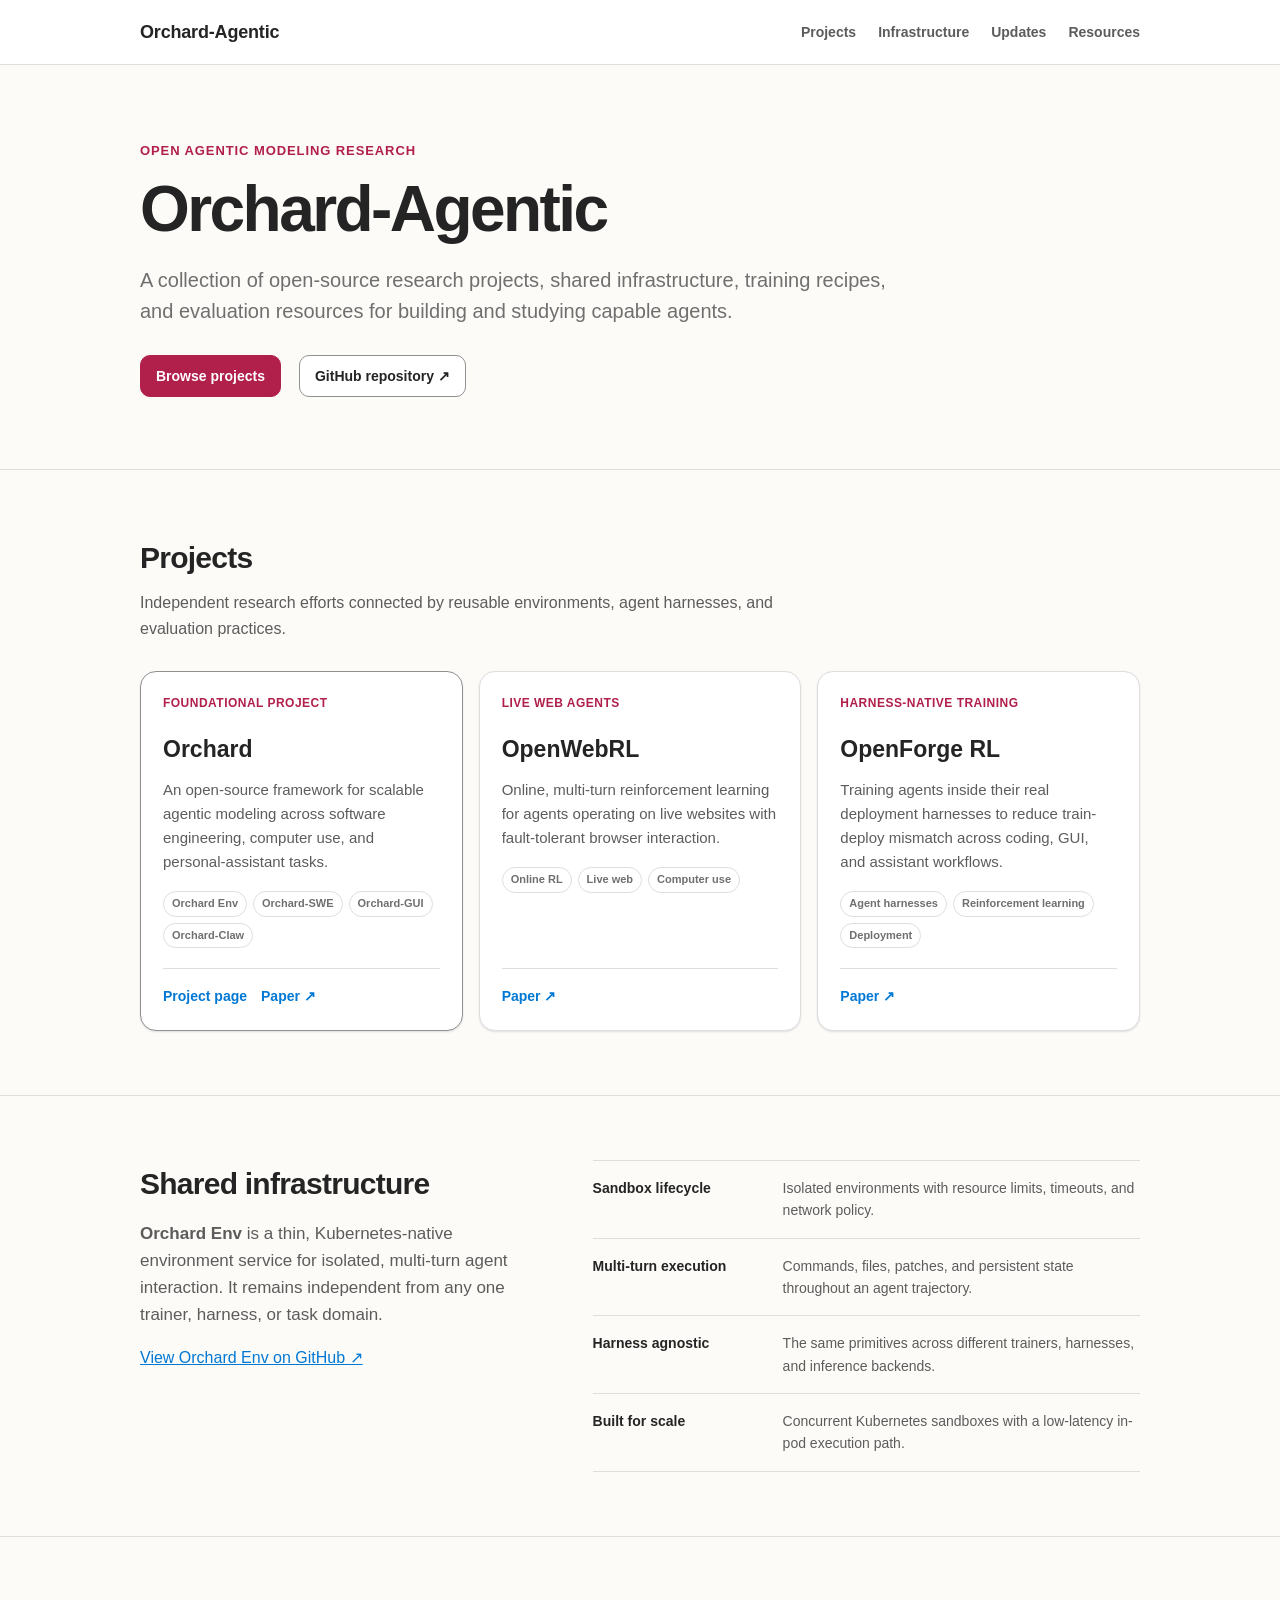
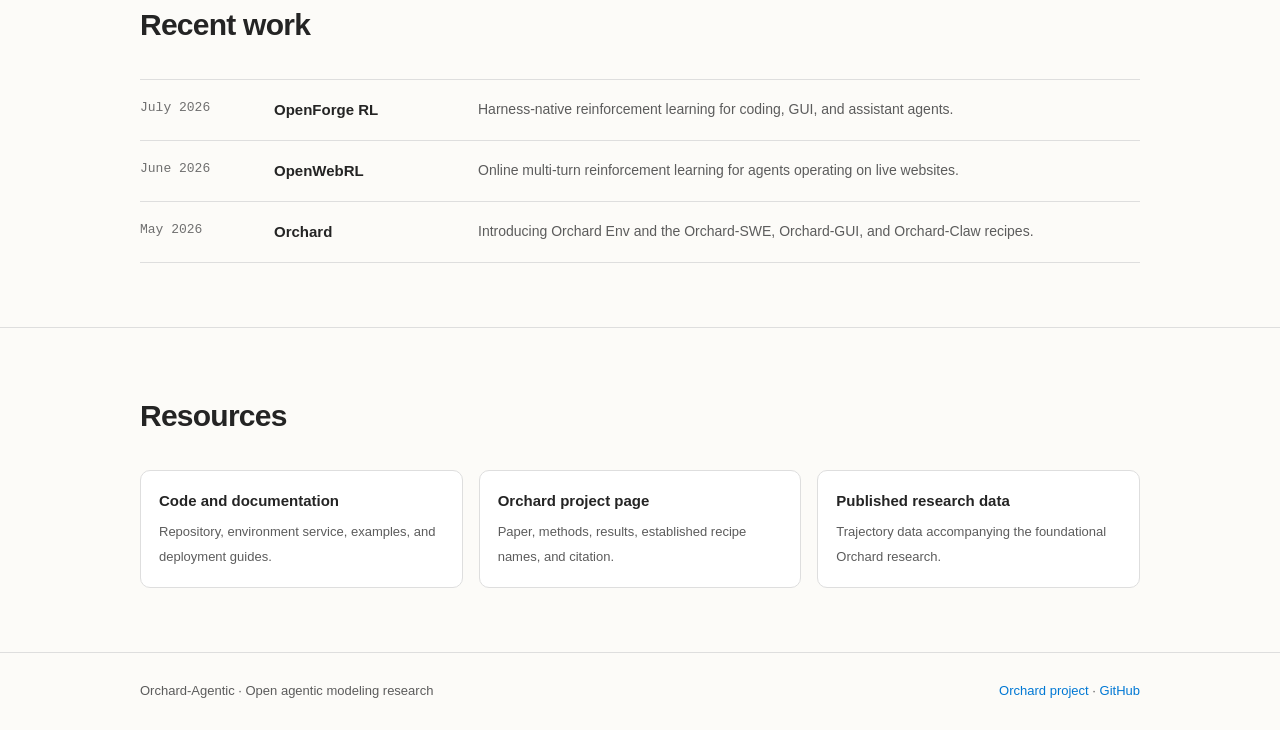
==== index.html @ f38bf4fa "Create Orchard-Agentic project hub Turn the GitHub Pages root into a minimal research hub and preser" ====
<!DOCTYPE html>
<html lang="en">
<head>
  <meta charset="UTF-8" />
  <meta name="viewport" content="width=device-width, initial-scale=1.0" />
  <script>
    (() => {
      const param = new URLSearchParams(window.location.search).get("clawpilotTheme");
      const theme =
        param || (window.matchMedia("(prefers-color-scheme: dark)").matches ? "dark" : "light");
      document.documentElement.setAttribute("data-theme", theme);
    })();
  </script>
  <title>Orchard-Agentic — Open Agentic Modeling Research</title>
  <meta
    name="description"
    content="Orchard-Agentic is a collection of open-source research, infrastructure, training recipes, and evaluation resources for agentic modeling."
  />
  <meta property="og:title" content="Orchard-Agentic — Open Agentic Modeling Research" />
  <meta
    property="og:description"
    content="Explore Orchard, OpenWebRL, OpenForge RL, Orchard Env, and related open-source agentic modeling projects."
  />
  <meta property="og:type" content="website" />
  <meta property="og:image" content="assets/img/orchard-overview.png" />
  <meta name="twitter:card" content="summary_large_image" />
  <link rel="icon" href="assets/img/favicon.svg" type="image/svg+xml" />
  <style>
    :root {
      color-scheme: light;
      --cp-bg: #f7f4ef;
      --cp-bg-elevated: #fcfbf8;
      --cp-surface: #ffffff;
      --cp-surface-soft: #f5f5f5;
      --cp-border: #dedede;
      --cp-border-strong: #919191;
      --cp-text: #242424;
      --cp-text-muted: #5c5c5c;
      --cp-text-soft: #6f6f6f;
      --cp-accent: #b11f4b;
      --cp-accent-hover: #9a1a41;
      --cp-accent-soft: rgba(177, 31, 75, 0.08);
      --cp-accent-fg: #ffffff;
      --cp-success: #16a34a;
      --cp-danger: #dc2626;
      --cp-warning: #f59e0b;
      --cp-link: #0078d4;
      --cp-shadow: 0 18px 48px rgba(0, 0, 0, 0.12);
      --cp-overlay: rgba(255, 255, 255, 0.8);
      --cp-panel: rgba(255, 255, 255, 0.86);
      --cp-panel-strong: rgba(255, 255, 255, 0.96);
      --cp-sheen: rgba(255, 255, 255, 0.55);
      --cp-highlight: rgba(177, 31, 75, 0.12);
    }
    html[data-theme="dark"] {
      color-scheme: dark;
      --cp-bg: #3d3b3a;
      --cp-bg-elevated: #343231;
      --cp-surface: #292929;
      --cp-surface-soft: #2e2e2e;
      --cp-border: #474747;
      --cp-border-strong: #5f5f5f;
      --cp-text: #dedede;
      --cp-text-muted: #919191;
      --cp-text-soft: #b0b0b0;
      --cp-accent: #fd8ea1;
      --cp-accent-hover: #fb7b91;
      --cp-accent-soft: rgba(253, 142, 161, 0.14);
      --cp-accent-fg: #1a1a1a;
      --cp-success: #4ade80;
      --cp-danger: #f87171;
      --cp-warning: #fbbf24;
      --cp-link: #4da6ff;
      --cp-shadow: 0 18px 48px rgba(0, 0, 0, 0.32);
      --cp-overlay: rgba(41, 41, 41, 0.88);
      --cp-panel: rgba(41, 41, 41, 0.72);
      --cp-panel-strong: rgba(41, 41, 41, 0.96);
      --cp-sheen: rgba(255, 255, 255, 0.04);
      --cp-highlight: rgba(253, 142, 161, 0.12);
    }

    * {
      box-sizing: border-box;
    }

    html {
      scroll-behavior: smooth;
    }

    body {
      margin: 0;
      background: var(--cp-bg-elevated);
      color: var(--cp-text);
      font-family: "Segoe UI", Aptos, Calibri, -apple-system, BlinkMacSystemFont, sans-serif;
      line-height: 1.6;
      -webkit-font-smoothing: antialiased;
    }

    a {
      color: var(--cp-link);
    }

    a:focus-visible {
      outline: 3px solid var(--cp-link);
      outline-offset: 3px;
    }

    .container {
      width: min(1000px, calc(100% - 40px));
      margin: 0 auto;
    }

    .site-header {
      border-bottom: 1px solid var(--cp-border);
      background: var(--cp-surface);
    }

    .nav {
      min-height: 64px;
      display: flex;
      align-items: center;
      justify-content: space-between;
      gap: 24px;
    }

    .brand {
      color: var(--cp-text);
      font-size: 18px;
      font-weight: 700;
      letter-spacing: -0.01em;
      text-decoration: none;
    }

    .nav-links {
      display: flex;
      flex-wrap: wrap;
      gap: 22px;
    }

    .nav-links a {
      color: var(--cp-text-muted);
      font-size: 14px;
      font-weight: 600;
      text-decoration: none;
    }

    .nav-links a:hover {
      color: var(--cp-text);
      text-decoration: underline;
    }

    .intro {
      padding: 76px 0 72px;
    }

    .intro-label {
      margin: 0 0 14px;
      color: var(--cp-accent);
      font-size: 13px;
      font-weight: 700;
      letter-spacing: 0.07em;
      text-transform: uppercase;
    }

    h1,
    h2,
    h3,
    p {
      margin-top: 0;
    }

    h1 {
      max-width: 760px;
      margin-bottom: 22px;
      font-size: clamp(42px, 7vw, 64px);
      line-height: 1.05;
      letter-spacing: -0.04em;
    }

    .intro-copy {
      max-width: 760px;
      margin-bottom: 28px;
      color: var(--cp-text-soft);
      font-size: 20px;
      line-height: 1.55;
    }

    .intro-links {
      display: flex;
      flex-wrap: wrap;
      gap: 18px;
    }

    .primary-link,
    .secondary-link {
      display: inline-flex;
      min-height: 42px;
      align-items: center;
      border-radius: 10px;
      padding: 8px 15px;
      font-size: 14px;
      font-weight: 700;
      text-decoration: none;
    }

    .primary-link {
      border: 1px solid var(--cp-accent);
      background: var(--cp-accent);
      color: var(--cp-accent-fg);
    }

    .primary-link:hover {
      border-color: var(--cp-accent-hover);
      background: var(--cp-accent-hover);
    }

    .secondary-link {
      border: 1px solid var(--cp-border-strong);
      background: var(--cp-surface);
      color: var(--cp-text);
    }

    .secondary-link:hover {
      border-color: var(--cp-text);
    }

    .section {
      padding: 64px 0;
      border-top: 1px solid var(--cp-border);
    }

    .section-heading {
      margin-bottom: 30px;
    }

    .section-heading h2 {
      margin-bottom: 8px;
      font-size: 30px;
      letter-spacing: -0.025em;
    }

    .section-heading p {
      max-width: 700px;
      margin-bottom: 0;
      color: var(--cp-text-muted);
      font-size: 16px;
    }

    .project-grid {
      display: grid;
      grid-template-columns: repeat(3, minmax(0, 1fr));
      gap: 16px;
    }

    .project-card {
      display: flex;
      min-height: 330px;
      flex-direction: column;
      border: 1px solid var(--cp-border);
      border-radius: 16px;
      padding: 22px;
      background: var(--cp-surface);
      box-shadow: 0 1px 2px var(--cp-border);
    }

    .project-card.featured {
      border-color: var(--cp-border-strong);
    }

    .project-kind {
      margin-bottom: 18px;
      color: var(--cp-accent);
      font-size: 12px;
      font-weight: 700;
      letter-spacing: 0.04em;
      text-transform: uppercase;
    }

    .project-card h3 {
      margin-bottom: 10px;
      font-size: 23px;
    }

    .project-card p {
      color: var(--cp-text-muted);
      font-size: 15px;
    }

    .tags {
      display: flex;
      flex-wrap: wrap;
      gap: 6px;
      margin: 2px 0 20px;
    }

    .tag {
      border: 1px solid var(--cp-border);
      border-radius: 999px;
      padding: 3px 8px;
      color: var(--cp-text-soft);
      font-size: 11px;
      font-weight: 600;
    }

    .card-links {
      display: flex;
      flex-wrap: wrap;
      gap: 14px;
      margin-top: auto;
      padding-top: 16px;
      border-top: 1px solid var(--cp-border);
    }

    .card-links a {
      font-size: 14px;
      font-weight: 700;
      text-decoration: none;
    }

    .card-links a:hover {
      text-decoration: underline;
    }

    .infrastructure {
      display: grid;
      grid-template-columns: minmax(0, 0.85fr) minmax(0, 1.15fr);
      gap: 48px;
      align-items: start;
    }

    .infrastructure h2 {
      margin-bottom: 12px;
      font-size: 30px;
      letter-spacing: -0.025em;
    }

    .infrastructure-copy p {
      color: var(--cp-text-muted);
      font-size: 17px;
    }

    .feature-list {
      margin: 0;
      border-top: 1px solid var(--cp-border);
      padding: 0;
      list-style: none;
    }

    .feature-list li {
      display: grid;
      grid-template-columns: 170px 1fr;
      gap: 20px;
      padding: 16px 0;
      border-bottom: 1px solid var(--cp-border);
    }

    .feature-list strong {
      font-size: 14px;
    }

    .feature-list span {
      color: var(--cp-text-muted);
      font-size: 14px;
    }

    .updates {
      margin: 0;
      border-top: 1px solid var(--cp-border);
      padding: 0;
      list-style: none;
    }

    .update {
      display: grid;
      grid-template-columns: 110px 180px 1fr;
      gap: 24px;
      padding: 18px 0;
      border-bottom: 1px solid var(--cp-border);
    }

    .update time {
      color: var(--cp-text-soft);
      font-family: Consolas, "Courier New", Courier, monospace;
      font-size: 13px;
    }

    .update strong {
      font-size: 15px;
    }

    .update span {
      color: var(--cp-text-muted);
      font-size: 14px;
    }

    .resource-list {
      display: grid;
      grid-template-columns: repeat(3, minmax(0, 1fr));
      gap: 16px;
    }

    .resource {
      border: 1px solid var(--cp-border);
      border-radius: 10px;
      padding: 18px;
      background: var(--cp-surface);
      text-decoration: none;
    }

    .resource:hover {
      border-color: var(--cp-border-strong);
    }

    .resource strong {
      display: block;
      margin-bottom: 5px;
      color: var(--cp-text);
      font-size: 15px;
    }

    .resource span {
      color: var(--cp-text-muted);
      font-size: 13px;
    }

    .footer {
      padding: 28px 0;
      border-top: 1px solid var(--cp-border);
      color: var(--cp-text-muted);
      font-size: 13px;
    }

    .footer-row {
      display: flex;
      justify-content: space-between;
      gap: 20px;
    }

    .footer a {
      text-decoration: none;
    }

    .footer a:hover {
      text-decoration: underline;
    }

    @media (max-width: 820px) {
      .project-grid,
      .resource-list {
        grid-template-columns: 1fr;
      }

      .project-card {
        min-height: auto;
      }

      .infrastructure {
        grid-template-columns: 1fr;
      }
    }

    @media (max-width: 620px) {
      .container {
        width: min(100% - 28px, 1000px);
      }

      .nav {
        align-items: flex-start;
        flex-direction: column;
        gap: 8px;
        padding: 14px 0;
      }

      .nav-links {
        gap: 14px;
      }

      .intro {
        padding: 56px 0;
      }

      .section {
        padding: 48px 0;
      }

      .feature-list li,
      .update {
        grid-template-columns: 1fr;
        gap: 5px;
      }

      .footer-row {
        flex-direction: column;
      }
    }
  </style>
</head>
<body>
  <header class="site-header">
    <div class="container nav">
      <a class="brand" href="#top">Orchard-Agentic</a>
      <nav class="nav-links" aria-label="Primary navigation">
        <a href="#projects">Projects</a>
        <a href="#infrastructure">Infrastructure</a>
        <a href="#updates">Updates</a>
        <a href="#resources">Resources</a>
      </nav>
    </div>
  </header>

  <main id="top">
    <section class="intro">
      <div class="container">
        <p class="intro-label">Open agentic modeling research</p>
        <h1>Orchard-Agentic</h1>
        <p class="intro-copy">
          A collection of open-source research projects, shared infrastructure,
          training recipes, and evaluation resources for building and studying
          capable agents.
        </p>
        <div class="intro-links">
          <a class="primary-link" href="#projects">Browse projects</a>
          <a
            class="secondary-link"
            href="https://github.com/microsoft/Orchard-Agentic"
            target="_blank"
            rel="noopener"
          >GitHub repository ↗</a>
        </div>
      </div>
    </section>

    <section class="section" id="projects">
      <div class="container">
        <div class="section-heading">
          <h2>Projects</h2>
          <p>
            Independent research efforts connected by reusable environments,
            agent harnesses, and evaluation practices.
          </p>
        </div>

        <div class="project-grid">
          <article class="project-card featured">
            <span class="project-kind">Foundational project</span>
            <h3>Orchard</h3>
            <p>
              An open-source framework for scalable agentic modeling across
              software engineering, computer use, and personal-assistant tasks.
            </p>
            <div class="tags" aria-label="Orchard artifacts">
              <span class="tag">Orchard Env</span>
              <span class="tag">Orchard-SWE</span>
              <span class="tag">Orchard-GUI</span>
              <span class="tag">Orchard-Claw</span>
            </div>
            <div class="card-links">
              <a href="orchard.html">Project page</a>
              <a href="https://arxiv.org/abs/2605.15040" target="_blank" rel="noopener">Paper ↗</a>
            </div>
          </article>

          <article class="project-card">
            <span class="project-kind">Live web agents</span>
            <h3>OpenWebRL</h3>
            <p>
              Online, multi-turn reinforcement learning for agents operating on
              live websites with fault-tolerant browser interaction.
            </p>
            <div class="tags" aria-label="OpenWebRL topics">
              <span class="tag">Online RL</span>
              <span class="tag">Live web</span>
              <span class="tag">Computer use</span>
            </div>
            <div class="card-links">
              <a href="https://arxiv.org/abs/2606.02031" target="_blank" rel="noopener">Paper ↗</a>
            </div>
          </article>

          <article class="project-card">
            <span class="project-kind">Harness-native training</span>
            <h3>OpenForge RL</h3>
            <p>
              Training agents inside their real deployment harnesses to reduce
              train-deploy mismatch across coding, GUI, and assistant workflows.
            </p>
            <div class="tags" aria-label="OpenForge RL topics">
              <span class="tag">Agent harnesses</span>
              <span class="tag">Reinforcement learning</span>
              <span class="tag">Deployment</span>
            </div>
            <div class="card-links">
              <a href="https://arxiv.org/abs/2607.21557" target="_blank" rel="noopener">Paper ↗</a>
            </div>
          </article>
        </div>
      </div>
    </section>

    <section class="section" id="infrastructure">
      <div class="container infrastructure">
        <div class="infrastructure-copy">
          <h2>Shared infrastructure</h2>
          <p>
            <strong>Orchard Env</strong> is a thin, Kubernetes-native environment
            service for isolated, multi-turn agent interaction. It remains
            independent from any one trainer, harness, or task domain.
          </p>
          <a
            href="https://github.com/microsoft/Orchard-Agentic/tree/main/orchard_env"
            target="_blank"
            rel="noopener"
          >View Orchard Env on GitHub ↗</a>
        </div>

        <ul class="feature-list">
          <li>
            <strong>Sandbox lifecycle</strong>
            <span>Isolated environments with resource limits, timeouts, and network policy.</span>
          </li>
          <li>
            <strong>Multi-turn execution</strong>
            <span>Commands, files, patches, and persistent state throughout an agent trajectory.</span>
          </li>
          <li>
            <strong>Harness agnostic</strong>
            <span>The same primitives across different trainers, harnesses, and inference backends.</span>
          </li>
          <li>
            <strong>Built for scale</strong>
            <span>Concurrent Kubernetes sandboxes with a low-latency in-pod execution path.</span>
          </li>
        </ul>
      </div>
    </section>

    <section class="section" id="updates">
      <div class="container">
        <div class="section-heading">
          <h2>Recent work</h2>
        </div>
        <ol class="updates">
          <li class="update">
            <time datetime="2026-07">July 2026</time>
            <strong>OpenForge RL</strong>
            <span>Harness-native reinforcement learning for coding, GUI, and assistant agents.</span>
          </li>
          <li class="update">
            <time datetime="2026-06">June 2026</time>
            <strong>OpenWebRL</strong>
            <span>Online multi-turn reinforcement learning for agents operating on live websites.</span>
          </li>
          <li class="update">
            <time datetime="2026-05">May 2026</time>
            <strong>Orchard</strong>
            <span>Introducing Orchard Env and the Orchard-SWE, Orchard-GUI, and Orchard-Claw recipes.</span>
          </li>
        </ol>
      </div>
    </section>

    <section class="section" id="resources">
      <div class="container">
        <div class="section-heading">
          <h2>Resources</h2>
        </div>
        <div class="resource-list">
          <a
            class="resource"
            href="https://github.com/microsoft/Orchard-Agentic"
            target="_blank"
            rel="noopener"
          >
            <strong>Code and documentation</strong>
            <span>Repository, environment service, examples, and deployment guides.</span>
          </a>
          <a class="resource" href="orchard.html">
            <strong>Orchard project page</strong>
            <span>Paper, methods, results, established recipe names, and citation.</span>
          </a>
          <a
            class="resource"
            href="https://huggingface.co/datasets/microsoft/Orchard"
            target="_blank"
            rel="noopener"
          >
            <strong>Published research data</strong>
            <span>Trajectory data accompanying the foundational Orchard research.</span>
          </a>
        </div>
      </div>
    </section>
  </main>

  <footer class="footer">
    <div class="container footer-row">
      <span>Orchard-Agentic · Open agentic modeling research</span>
      <span><a href="orchard.html">Orchard project</a> · <a href="https://github.com/microsoft/Orchard-Agentic">GitHub</a></span>
    </div>
  </footer>
</body>
</html>
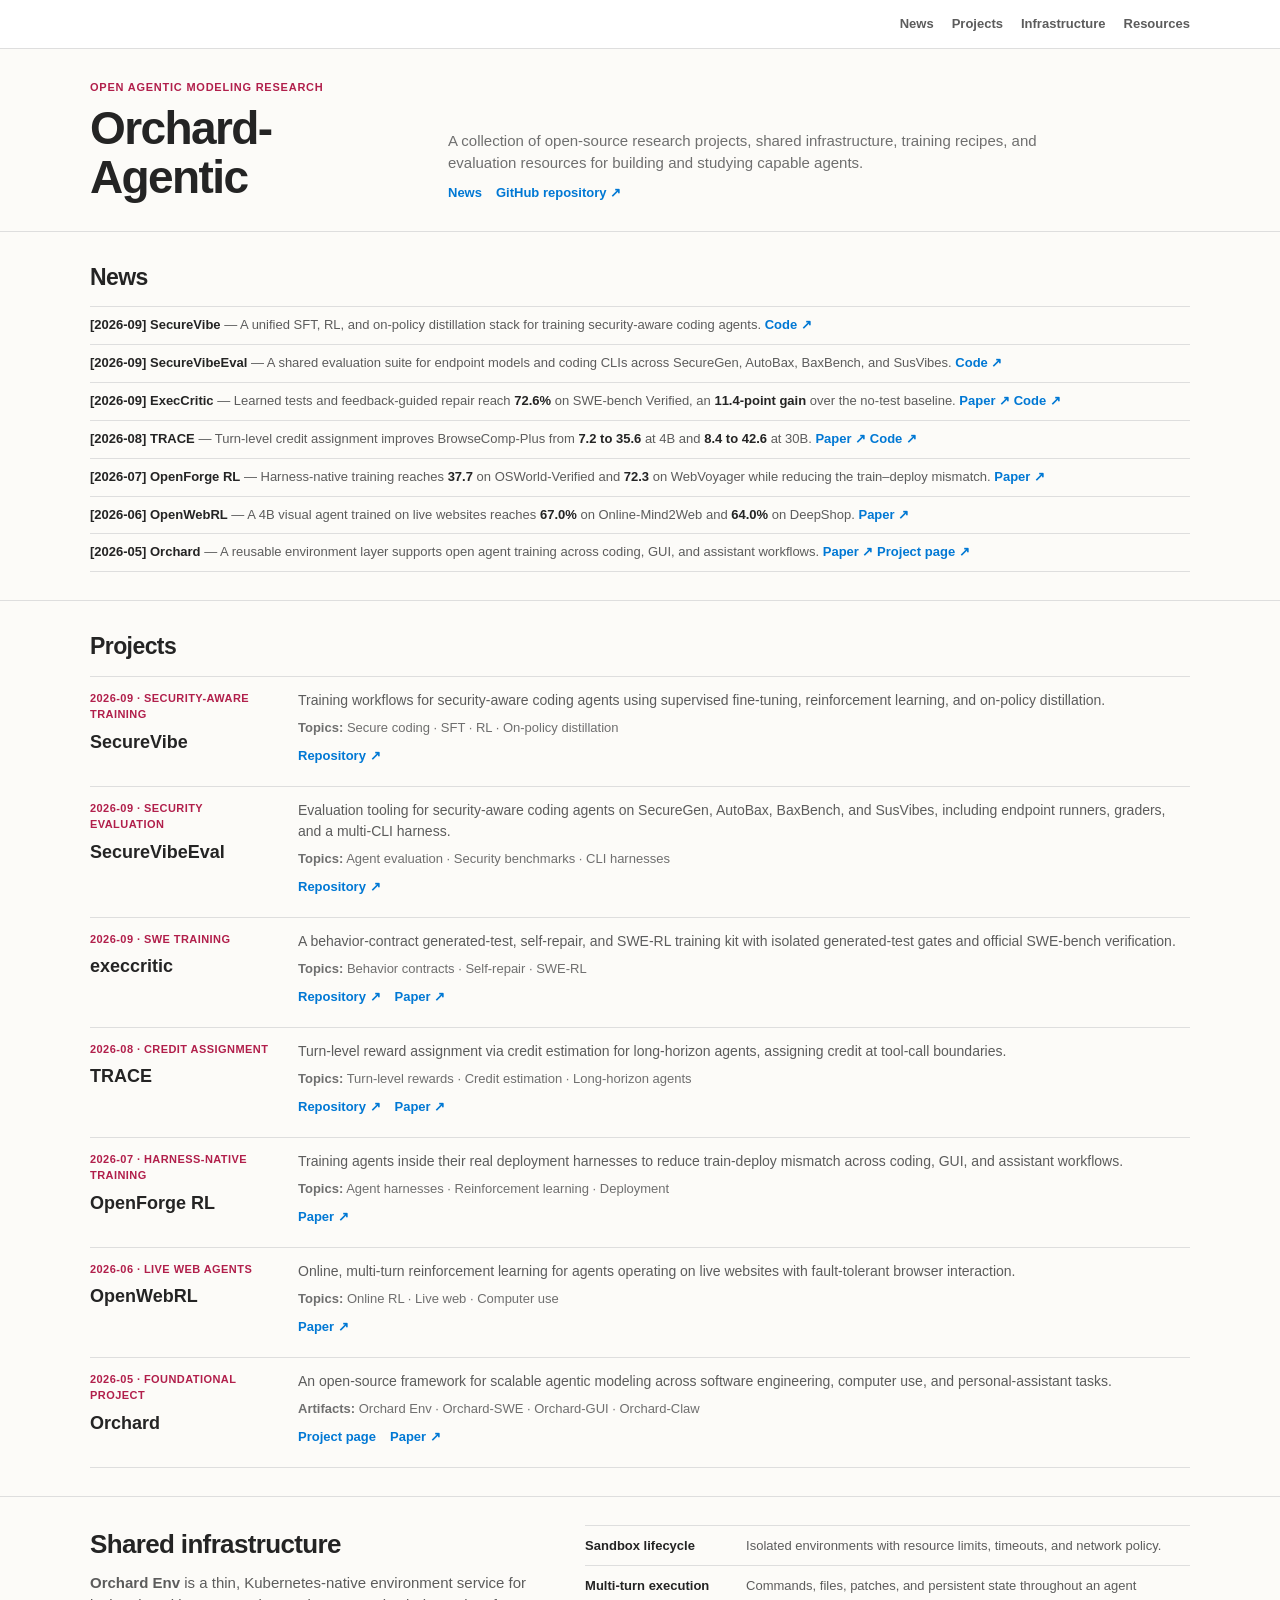
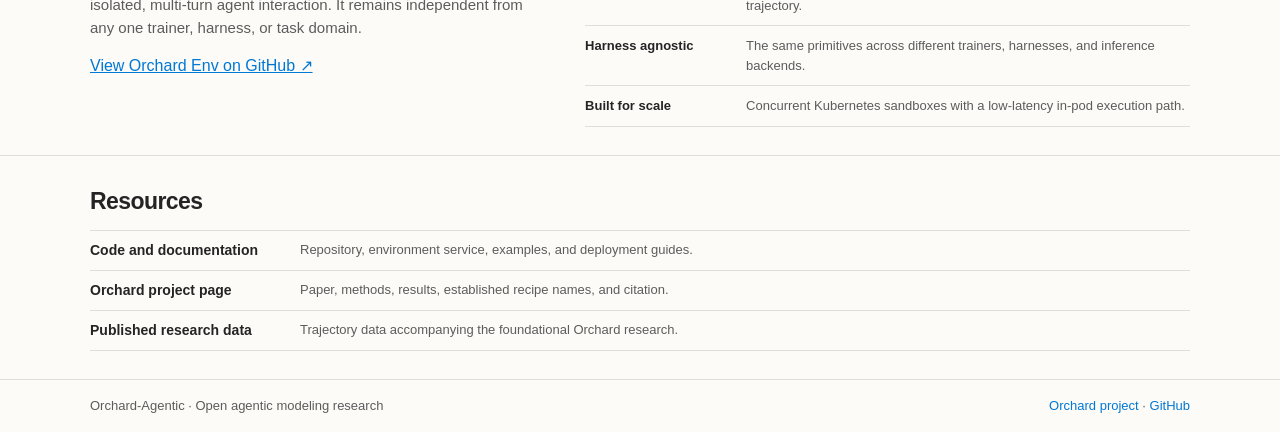
==== commit 3bd3007e: "Refine Orchard-Agentic research hub Present compact result-led news, expand the dated project direct" ====
--- a/index.html
+++ b/index.html
@@ -10,6 +10,11 @@
         param || (window.matchMedia("(prefers-color-scheme: dark)").matches ? "dark" : "light");
       document.documentElement.setAttribute("data-theme", theme);
     })();
+  </script>
+  <script>
+    if (!new URLSearchParams(window.location.search).has("clawpilotTheme")) {
+      document.documentElement.setAttribute("data-theme", "light");
+    }
   </script>
   <title>Orchard-Agentic — Open Agentic Modeling Research</title>
   <meta
@@ -92,7 +97,7 @@
       background: var(--cp-bg-elevated);
       color: var(--cp-text);
       font-family: "Segoe UI", Aptos, Calibri, -apple-system, BlinkMacSystemFont, sans-serif;
-      line-height: 1.6;
+      line-height: 1.5;
       -webkit-font-smoothing: antialiased;
     }
 
@@ -106,7 +111,7 @@
     }
 
     .container {
-      width: min(1000px, calc(100% - 40px));
+      width: min(1100px, calc(100% - 40px));
       margin: 0 auto;
     }
 
@@ -116,30 +121,22 @@
     }
 
     .nav {
-      min-height: 64px;
+      min-height: 48px;
       display: flex;
       align-items: center;
-      justify-content: space-between;
+      justify-content: flex-end;
       gap: 24px;
-    }
-
-    .brand {
-      color: var(--cp-text);
-      font-size: 18px;
-      font-weight: 700;
-      letter-spacing: -0.01em;
-      text-decoration: none;
     }
 
     .nav-links {
       display: flex;
       flex-wrap: wrap;
-      gap: 22px;
+      gap: 18px;
     }
 
     .nav-links a {
       color: var(--cp-text-muted);
-      font-size: 14px;
+      font-size: 13px;
       font-weight: 600;
       text-decoration: none;
     }
@@ -150,13 +147,20 @@
     }
 
     .intro {
-      padding: 76px 0 72px;
+      padding: 30px 0 28px;
+    }
+
+    .intro-grid {
+      display: grid;
+      grid-template-columns: 310px 1fr;
+      gap: 48px;
+      align-items: end;
     }
 
     .intro-label {
-      margin: 0 0 14px;
+      margin: 0 0 8px;
       color: var(--cp-accent);
-      font-size: 13px;
+      font-size: 11px;
       font-weight: 700;
       letter-spacing: 0.07em;
       text-transform: uppercase;
@@ -170,72 +174,59 @@
     }
 
     h1 {
-      max-width: 760px;
-      margin-bottom: 22px;
-      font-size: clamp(42px, 7vw, 64px);
-      line-height: 1.05;
-      letter-spacing: -0.04em;
+      margin-bottom: 0;
+      font-size: clamp(36px, 5vw, 46px);
+      line-height: 1.08;
+      letter-spacing: -0.035em;
     }
 
     .intro-copy {
-      max-width: 760px;
-      margin-bottom: 28px;
+      max-width: 660px;
+      margin-bottom: 10px;
       color: var(--cp-text-soft);
-      font-size: 20px;
-      line-height: 1.55;
+      font-size: 15px;
+      line-height: 1.45;
     }
 
     .intro-links {
       display: flex;
       flex-wrap: wrap;
-      gap: 18px;
+      gap: 14px;
     }
 
     .primary-link,
     .secondary-link {
-      display: inline-flex;
-      min-height: 42px;
-      align-items: center;
-      border-radius: 10px;
-      padding: 8px 15px;
-      font-size: 14px;
+      color: var(--cp-link);
+      font-size: 13px;
       font-weight: 700;
       text-decoration: none;
     }
 
-    .primary-link {
-      border: 1px solid var(--cp-accent);
-      background: var(--cp-accent);
-      color: var(--cp-accent-fg);
-    }
-
-    .primary-link:hover {
-      border-color: var(--cp-accent-hover);
-      background: var(--cp-accent-hover);
-    }
-
-    .secondary-link {
-      border: 1px solid var(--cp-border-strong);
-      background: var(--cp-surface);
-      color: var(--cp-text);
-    }
-
+    .primary-link:hover,
     .secondary-link:hover {
-      border-color: var(--cp-text);
+      text-decoration: underline;
     }
 
     .section {
-      padding: 64px 0;
+      padding: 28px 0;
       border-top: 1px solid var(--cp-border);
     }
 
     .section-heading {
-      margin-bottom: 30px;
+      display: grid;
+      grid-template-columns: 180px 1fr;
+      gap: 28px;
+      align-items: baseline;
+      margin-bottom: 12px;
+    }
+
+    .section-heading.compact {
+      display: block;
     }
 
     .section-heading h2 {
-      margin-bottom: 8px;
-      font-size: 30px;
+      margin-bottom: 0;
+      font-size: 23px;
       letter-spacing: -0.025em;
     }
 
@@ -243,81 +234,61 @@
       max-width: 700px;
       margin-bottom: 0;
       color: var(--cp-text-muted);
-      font-size: 16px;
-    }
-
-    .project-grid {
+      font-size: 14px;
+    }
+
+    .project-list {
+      border-top: 1px solid var(--cp-border);
+    }
+
+    .project-entry {
       display: grid;
-      grid-template-columns: repeat(3, minmax(0, 1fr));
-      gap: 16px;
-    }
-
-    .project-card {
-      display: flex;
-      min-height: 330px;
-      flex-direction: column;
-      border: 1px solid var(--cp-border);
-      border-radius: 16px;
-      padding: 22px;
-      background: var(--cp-surface);
-      box-shadow: 0 1px 2px var(--cp-border);
-    }
-
-    .project-card.featured {
-      border-color: var(--cp-border-strong);
+      grid-template-columns: 180px 1fr;
+      gap: 28px;
+      padding: 13px 0;
+      border-bottom: 1px solid var(--cp-border);
     }
 
     .project-kind {
-      margin-bottom: 18px;
+      display: block;
+      margin-bottom: 6px;
       color: var(--cp-accent);
-      font-size: 12px;
+      font-size: 11px;
       font-weight: 700;
       letter-spacing: 0.04em;
       text-transform: uppercase;
     }
 
-    .project-card h3 {
-      margin-bottom: 10px;
-      font-size: 23px;
-    }
-
-    .project-card p {
+    .project-entry h3 {
+      margin-bottom: 0;
+      font-size: 18px;
+    }
+
+    .project-body p {
+      margin-bottom: 7px;
       color: var(--cp-text-muted);
-      font-size: 15px;
-    }
-
-    .tags {
-      display: flex;
-      flex-wrap: wrap;
-      gap: 6px;
-      margin: 2px 0 20px;
-    }
-
-    .tag {
-      border: 1px solid var(--cp-border);
-      border-radius: 999px;
-      padding: 3px 8px;
+      font-size: 14px;
+    }
+
+    .project-body .project-meta {
       color: var(--cp-text-soft);
-      font-size: 11px;
-      font-weight: 600;
-    }
-
-    .card-links {
+      font-size: 13px;
+    }
+
+    .project-links {
       display: flex;
       flex-wrap: wrap;
       gap: 14px;
-      margin-top: auto;
-      padding-top: 16px;
-      border-top: 1px solid var(--cp-border);
-    }
-
-    .card-links a {
-      font-size: 14px;
+      margin: 9px 0 0;
+    }
+
+    .project-links a {
+      font-size: 13px;
       font-weight: 700;
       text-decoration: none;
     }
 
-    .card-links a:hover {
+    .project-links a:hover {
       text-decoration: underline;
     }
 
@@ -329,14 +300,14 @@
     }
 
     .infrastructure h2 {
-      margin-bottom: 12px;
-      font-size: 30px;
+      margin-bottom: 8px;
+      font-size: 26px;
       letter-spacing: -0.025em;
     }
 
     .infrastructure-copy p {
       color: var(--cp-text-muted);
-      font-size: 17px;
+      font-size: 15px;
     }
 
     .feature-list {
@@ -348,19 +319,19 @@
 
     .feature-list li {
       display: grid;
-      grid-template-columns: 170px 1fr;
-      gap: 20px;
-      padding: 16px 0;
+      grid-template-columns: 145px 1fr;
+      gap: 16px;
+      padding: 10px 0;
       border-bottom: 1px solid var(--cp-border);
     }
 
     .feature-list strong {
-      font-size: 14px;
+      font-size: 13px;
     }
 
     .feature-list span {
       color: var(--cp-text-muted);
-      font-size: 14px;
+      font-size: 13px;
     }
 
     .updates {
@@ -371,51 +342,55 @@
     }
 
     .update {
+      padding: 9px 0;
+      border-bottom: 1px solid var(--cp-border);
+    }
+
+    .update p {
+      margin-bottom: 0;
+      color: var(--cp-text-muted);
+      font-size: 13px;
+      line-height: 1.45;
+    }
+
+    .update strong {
+      color: var(--cp-text);
+    }
+
+    .update a {
+      font-weight: 700;
+      text-decoration: none;
+    }
+
+    .update a:hover {
+      text-decoration: underline;
+    }
+
+    .update code {
+      font-family: Consolas, "Courier New", Courier, monospace;
+      font-size: 0.92em;
+    }
+
+    .resource-list {
+      border-top: 1px solid var(--cp-border);
+    }
+
+    .resource {
       display: grid;
-      grid-template-columns: 110px 180px 1fr;
-      gap: 24px;
-      padding: 18px 0;
+      grid-template-columns: 190px 1fr;
+      gap: 20px;
+      padding: 9px 0;
       border-bottom: 1px solid var(--cp-border);
-    }
-
-    .update time {
-      color: var(--cp-text-soft);
-      font-family: Consolas, "Courier New", Courier, monospace;
-      font-size: 13px;
-    }
-
-    .update strong {
-      font-size: 15px;
-    }
-
-    .update span {
-      color: var(--cp-text-muted);
+      text-decoration: none;
+    }
+
+    .resource:hover {
+      background: var(--cp-surface-soft);
+    }
+
+    .resource strong {
+      color: var(--cp-text);
       font-size: 14px;
-    }
-
-    .resource-list {
-      display: grid;
-      grid-template-columns: repeat(3, minmax(0, 1fr));
-      gap: 16px;
-    }
-
-    .resource {
-      border: 1px solid var(--cp-border);
-      border-radius: 10px;
-      padding: 18px;
-      background: var(--cp-surface);
-      text-decoration: none;
-    }
-
-    .resource:hover {
-      border-color: var(--cp-border-strong);
-    }
-
-    .resource strong {
-      display: block;
-      margin-bottom: 5px;
-      color: var(--cp-text);
-      font-size: 15px;
     }
 
     .resource span {
@@ -424,7 +399,7 @@
     }
 
     .footer {
-      padding: 28px 0;
+      padding: 16px 0;
       border-top: 1px solid var(--cp-border);
       color: var(--cp-text-muted);
       font-size: 13px;
@@ -445,30 +420,25 @@
     }
 
     @media (max-width: 820px) {
-      .project-grid,
-      .resource-list {
+      .intro-grid {
         grid-template-columns: 1fr;
+        gap: 14px;
       }
 
-      .project-card {
-        min-height: auto;
+      .section-heading {
+        grid-template-columns: 1fr;
+        gap: 4px;
       }
 
       .infrastructure {
         grid-template-columns: 1fr;
       }
+
     }
 
     @media (max-width: 620px) {
       .container {
-        width: min(100% - 28px, 1000px);
-      }
-
-      .nav {
-        align-items: flex-start;
-        flex-direction: column;
-        gap: 8px;
-        padding: 14px 0;
+        width: min(100% - 28px, 1100px);
       }
 
       .nav-links {
@@ -476,15 +446,17 @@
       }
 
       .intro {
-        padding: 56px 0;
+        padding: 28px 0;
       }
 
       .section {
-        padding: 48px 0;
+        padding: 26px 0;
       }
 
       .feature-list li,
-      .update {
+      .update,
+      .project-entry,
+      .resource {
         grid-template-columns: 1fr;
         gap: 5px;
       }
@@ -498,11 +470,10 @@
 <body>
   <header class="site-header">
     <div class="container nav">
-      <a class="brand" href="#top">Orchard-Agentic</a>
       <nav class="nav-links" aria-label="Primary navigation">
+        <a href="#updates">News</a>
         <a href="#projects">Projects</a>
         <a href="#infrastructure">Infrastructure</a>
-        <a href="#updates">Updates</a>
         <a href="#resources">Resources</a>
       </nav>
     </div>
@@ -510,87 +481,246 @@
 
   <main id="top">
     <section class="intro">
-      <div class="container">
-        <p class="intro-label">Open agentic modeling research</p>
-        <h1>Orchard-Agentic</h1>
-        <p class="intro-copy">
-          A collection of open-source research projects, shared infrastructure,
-          training recipes, and evaluation resources for building and studying
-          capable agents.
-        </p>
-        <div class="intro-links">
-          <a class="primary-link" href="#projects">Browse projects</a>
-          <a
-            class="secondary-link"
-            href="https://github.com/microsoft/Orchard-Agentic"
-            target="_blank"
-            rel="noopener"
-          >GitHub repository ↗</a>
+      <div class="container intro-grid">
+        <div>
+          <p class="intro-label">Open agentic modeling research</p>
+          <h1>Orchard-Agentic</h1>
+        </div>
+        <div>
+          <p class="intro-copy">
+            A collection of open-source research projects, shared infrastructure,
+            training recipes, and evaluation resources for building and studying
+            capable agents.
+          </p>
+          <div class="intro-links">
+            <a class="primary-link" href="#updates">News</a>
+            <a
+              class="secondary-link"
+              href="https://github.com/microsoft/Orchard-Agentic"
+              target="_blank"
+              rel="noopener"
+            >GitHub repository ↗</a>
+          </div>
         </div>
       </div>
     </section>
 
+    <section class="section" id="updates">
+      <div class="container">
+        <div class="section-heading compact">
+          <h2>News</h2>
+        </div>
+        <ol class="updates">
+          <li class="update">
+            <p>
+              <strong>[2026-09] SecureVibe</strong> — A unified SFT, RL, and
+              on-policy distillation stack for training security-aware coding
+              agents.
+              <a href="https://github.com/MSR-Orchard/SecureVibe" target="_blank" rel="noopener">Code ↗</a>
+            </p>
+          </li>
+          <li class="update">
+            <p>
+              <strong>[2026-09] SecureVibeEval</strong> — A shared evaluation
+              suite for endpoint models and coding CLIs across SecureGen,
+              AutoBax, BaxBench, and SusVibes.
+              <a href="https://github.com/MSR-Orchard/SecureVibeEval" target="_blank" rel="noopener">Code ↗</a>
+            </p>
+          </li>
+          <li class="update">
+            <p>
+              <strong>[2026-09] ExecCritic</strong> — Learned tests and
+              feedback-guided repair reach <strong>72.6%</strong> on SWE-bench
+              Verified, an <strong>11.4-point gain</strong> over the no-test
+              baseline.
+              <a href="https://arxiv.org/abs/2609.09133" target="_blank" rel="noopener">Paper ↗</a>
+              <a href="https://github.com/MSR-Orchard/execcritic" target="_blank" rel="noopener">Code ↗</a>
+            </p>
+          </li>
+          <li class="update">
+            <p>
+              <strong>[2026-08] TRACE</strong> — Turn-level credit assignment
+              improves BrowseComp-Plus from <strong>7.2 to 35.6</strong> at 4B
+              and <strong>8.4 to 42.6</strong> at 30B.
+              <a href="https://arxiv.org/abs/2607.13988" target="_blank" rel="noopener">Paper ↗</a>
+              <a href="https://github.com/MSR-Orchard/trace" target="_blank" rel="noopener">Code ↗</a>
+            </p>
+          </li>
+          <li class="update">
+            <p>
+              <strong>[2026-07] OpenForge RL</strong> — Harness-native training
+              reaches <strong>37.7</strong> on OSWorld-Verified and
+              <strong>72.3</strong> on WebVoyager while reducing the
+              train–deploy mismatch.
+              <a href="https://arxiv.org/abs/2607.21557" target="_blank" rel="noopener">Paper ↗</a>
+            </p>
+          </li>
+          <li class="update">
+            <p>
+              <strong>[2026-06] OpenWebRL</strong> — A 4B visual agent trained
+              on live websites reaches <strong>67.0%</strong> on Online-Mind2Web
+              and <strong>64.0%</strong> on DeepShop.
+              <a href="https://arxiv.org/abs/2606.02031" target="_blank" rel="noopener">Paper ↗</a>
+            </p>
+          </li>
+          <li class="update">
+            <p>
+              <strong>[2026-05] Orchard</strong> — A reusable environment layer
+              supports open agent training across coding, GUI, and assistant
+              workflows.
+              <a href="https://arxiv.org/abs/2605.15040" target="_blank" rel="noopener">Paper ↗</a>
+              <a href="orchard.html">Project page ↗</a>
+            </p>
+          </li>
+        </ol>
+      </div>
+    </section>
+
     <section class="section" id="projects">
       <div class="container">
-        <div class="section-heading">
+        <div class="section-heading compact">
           <h2>Projects</h2>
-          <p>
-            Independent research efforts connected by reusable environments,
-            agent harnesses, and evaluation practices.
-          </p>
         </div>
 
-        <div class="project-grid">
-          <article class="project-card featured">
-            <span class="project-kind">Foundational project</span>
-            <h3>Orchard</h3>
-            <p>
-              An open-source framework for scalable agentic modeling across
-              software engineering, computer use, and personal-assistant tasks.
-            </p>
-            <div class="tags" aria-label="Orchard artifacts">
-              <span class="tag">Orchard Env</span>
-              <span class="tag">Orchard-SWE</span>
-              <span class="tag">Orchard-GUI</span>
-              <span class="tag">Orchard-Claw</span>
-            </div>
-            <div class="card-links">
-              <a href="orchard.html">Project page</a>
-              <a href="https://arxiv.org/abs/2605.15040" target="_blank" rel="noopener">Paper ↗</a>
+        <div class="project-list">
+          <article class="project-entry">
+            <div>
+              <span class="project-kind">2026-09 · Security-aware training</span>
+              <h3>SecureVibe</h3>
+            </div>
+            <div class="project-body">
+              <p>
+                Training workflows for security-aware coding agents using
+                supervised fine-tuning, reinforcement learning, and on-policy
+                distillation.
+              </p>
+              <p class="project-meta">
+                <strong>Topics:</strong> Secure coding · SFT · RL · On-policy distillation
+              </p>
+              <p class="project-links">
+                <a href="https://github.com/MSR-Orchard/SecureVibe" target="_blank" rel="noopener">Repository ↗</a>
+              </p>
             </div>
           </article>
 
-          <article class="project-card">
-            <span class="project-kind">Live web agents</span>
-            <h3>OpenWebRL</h3>
-            <p>
-              Online, multi-turn reinforcement learning for agents operating on
-              live websites with fault-tolerant browser interaction.
-            </p>
-            <div class="tags" aria-label="OpenWebRL topics">
-              <span class="tag">Online RL</span>
-              <span class="tag">Live web</span>
-              <span class="tag">Computer use</span>
-            </div>
-            <div class="card-links">
-              <a href="https://arxiv.org/abs/2606.02031" target="_blank" rel="noopener">Paper ↗</a>
+          <article class="project-entry">
+            <div>
+              <span class="project-kind">2026-09 · Security evaluation</span>
+              <h3>SecureVibeEval</h3>
+            </div>
+            <div class="project-body">
+              <p>
+                Evaluation tooling for security-aware coding agents on
+                SecureGen, AutoBax, BaxBench, and SusVibes, including endpoint
+                runners, graders, and a multi-CLI harness.
+              </p>
+              <p class="project-meta">
+                <strong>Topics:</strong> Agent evaluation · Security benchmarks · CLI harnesses
+              </p>
+              <p class="project-links">
+                <a href="https://github.com/MSR-Orchard/SecureVibeEval" target="_blank" rel="noopener">Repository ↗</a>
+              </p>
             </div>
           </article>
 
-          <article class="project-card">
-            <span class="project-kind">Harness-native training</span>
-            <h3>OpenForge RL</h3>
-            <p>
-              Training agents inside their real deployment harnesses to reduce
-              train-deploy mismatch across coding, GUI, and assistant workflows.
-            </p>
-            <div class="tags" aria-label="OpenForge RL topics">
-              <span class="tag">Agent harnesses</span>
-              <span class="tag">Reinforcement learning</span>
-              <span class="tag">Deployment</span>
-            </div>
-            <div class="card-links">
-              <a href="https://arxiv.org/abs/2607.21557" target="_blank" rel="noopener">Paper ↗</a>
+          <article class="project-entry">
+            <div>
+              <span class="project-kind">2026-09 · SWE training</span>
+              <h3>execcritic</h3>
+            </div>
+            <div class="project-body">
+              <p>
+                A behavior-contract generated-test, self-repair, and SWE-RL
+                training kit with isolated generated-test gates and official
+                SWE-bench verification.
+              </p>
+              <p class="project-meta">
+                <strong>Topics:</strong> Behavior contracts · Self-repair · SWE-RL
+              </p>
+              <p class="project-links">
+                <a href="https://github.com/MSR-Orchard/execcritic" target="_blank" rel="noopener">Repository ↗</a>
+                <a href="https://arxiv.org/abs/2609.09133" target="_blank" rel="noopener">Paper ↗</a>
+              </p>
+            </div>
+          </article>
+
+          <article class="project-entry">
+            <div>
+              <span class="project-kind">2026-08 · Credit assignment</span>
+              <h3>TRACE</h3>
+            </div>
+            <div class="project-body">
+              <p>
+                Turn-level reward assignment via credit estimation for
+                long-horizon agents, assigning credit at tool-call boundaries.
+              </p>
+              <p class="project-meta">
+                <strong>Topics:</strong> Turn-level rewards · Credit estimation · Long-horizon agents
+              </p>
+              <p class="project-links">
+                <a href="https://github.com/MSR-Orchard/trace" target="_blank" rel="noopener">Repository ↗</a>
+                <a href="https://arxiv.org/abs/2607.13988" target="_blank" rel="noopener">Paper ↗</a>
+              </p>
+            </div>
+          </article>
+
+          <article class="project-entry">
+            <div>
+              <span class="project-kind">2026-07 · Harness-native training</span>
+              <h3>OpenForge RL</h3>
+            </div>
+            <div class="project-body">
+              <p>
+                Training agents inside their real deployment harnesses to reduce
+                train-deploy mismatch across coding, GUI, and assistant workflows.
+              </p>
+              <p class="project-meta">
+                <strong>Topics:</strong> Agent harnesses · Reinforcement learning
+                · Deployment
+              </p>
+              <p class="project-links">
+                <a href="https://arxiv.org/abs/2607.21557" target="_blank" rel="noopener">Paper ↗</a>
+              </p>
+            </div>
+          </article>
+
+          <article class="project-entry">
+            <div>
+              <span class="project-kind">2026-06 · Live web agents</span>
+              <h3>OpenWebRL</h3>
+            </div>
+            <div class="project-body">
+              <p>
+                Online, multi-turn reinforcement learning for agents operating
+                on live websites with fault-tolerant browser interaction.
+              </p>
+              <p class="project-meta">
+                <strong>Topics:</strong> Online RL · Live web · Computer use
+              </p>
+              <p class="project-links">
+                <a href="https://arxiv.org/abs/2606.02031" target="_blank" rel="noopener">Paper ↗</a>
+              </p>
+            </div>
+          </article>
+
+          <article class="project-entry">
+            <div>
+              <span class="project-kind">2026-05 · Foundational project</span>
+              <h3>Orchard</h3>
+            </div>
+            <div class="project-body">
+              <p>
+                An open-source framework for scalable agentic modeling across
+                software engineering, computer use, and personal-assistant tasks.
+              </p>
+              <p class="project-meta">
+                <strong>Artifacts:</strong> Orchard Env · Orchard-SWE ·
+                Orchard-GUI · Orchard-Claw
+              </p>
+              <p class="project-links">
+                <a href="orchard.html">Project page</a>
+                <a href="https://arxiv.org/abs/2605.15040" target="_blank" rel="noopener">Paper ↗</a>
+              </p>
             </div>
           </article>
         </div>
@@ -631,31 +761,6 @@
             <span>Concurrent Kubernetes sandboxes with a low-latency in-pod execution path.</span>
           </li>
         </ul>
-      </div>
-    </section>
-
-    <section class="section" id="updates">
-      <div class="container">
-        <div class="section-heading">
-          <h2>Recent work</h2>
-        </div>
-        <ol class="updates">
-          <li class="update">
-            <time datetime="2026-07">July 2026</time>
-            <strong>OpenForge RL</strong>
-            <span>Harness-native reinforcement learning for coding, GUI, and assistant agents.</span>
-          </li>
-          <li class="update">
-            <time datetime="2026-06">June 2026</time>
-            <strong>OpenWebRL</strong>
-            <span>Online multi-turn reinforcement learning for agents operating on live websites.</span>
-          </li>
-          <li class="update">
-            <time datetime="2026-05">May 2026</time>
-            <strong>Orchard</strong>
-            <span>Introducing Orchard Env and the Orchard-SWE, Orchard-GUI, and Orchard-Claw recipes.</span>
-          </li>
-        </ol>
       </div>
     </section>
 
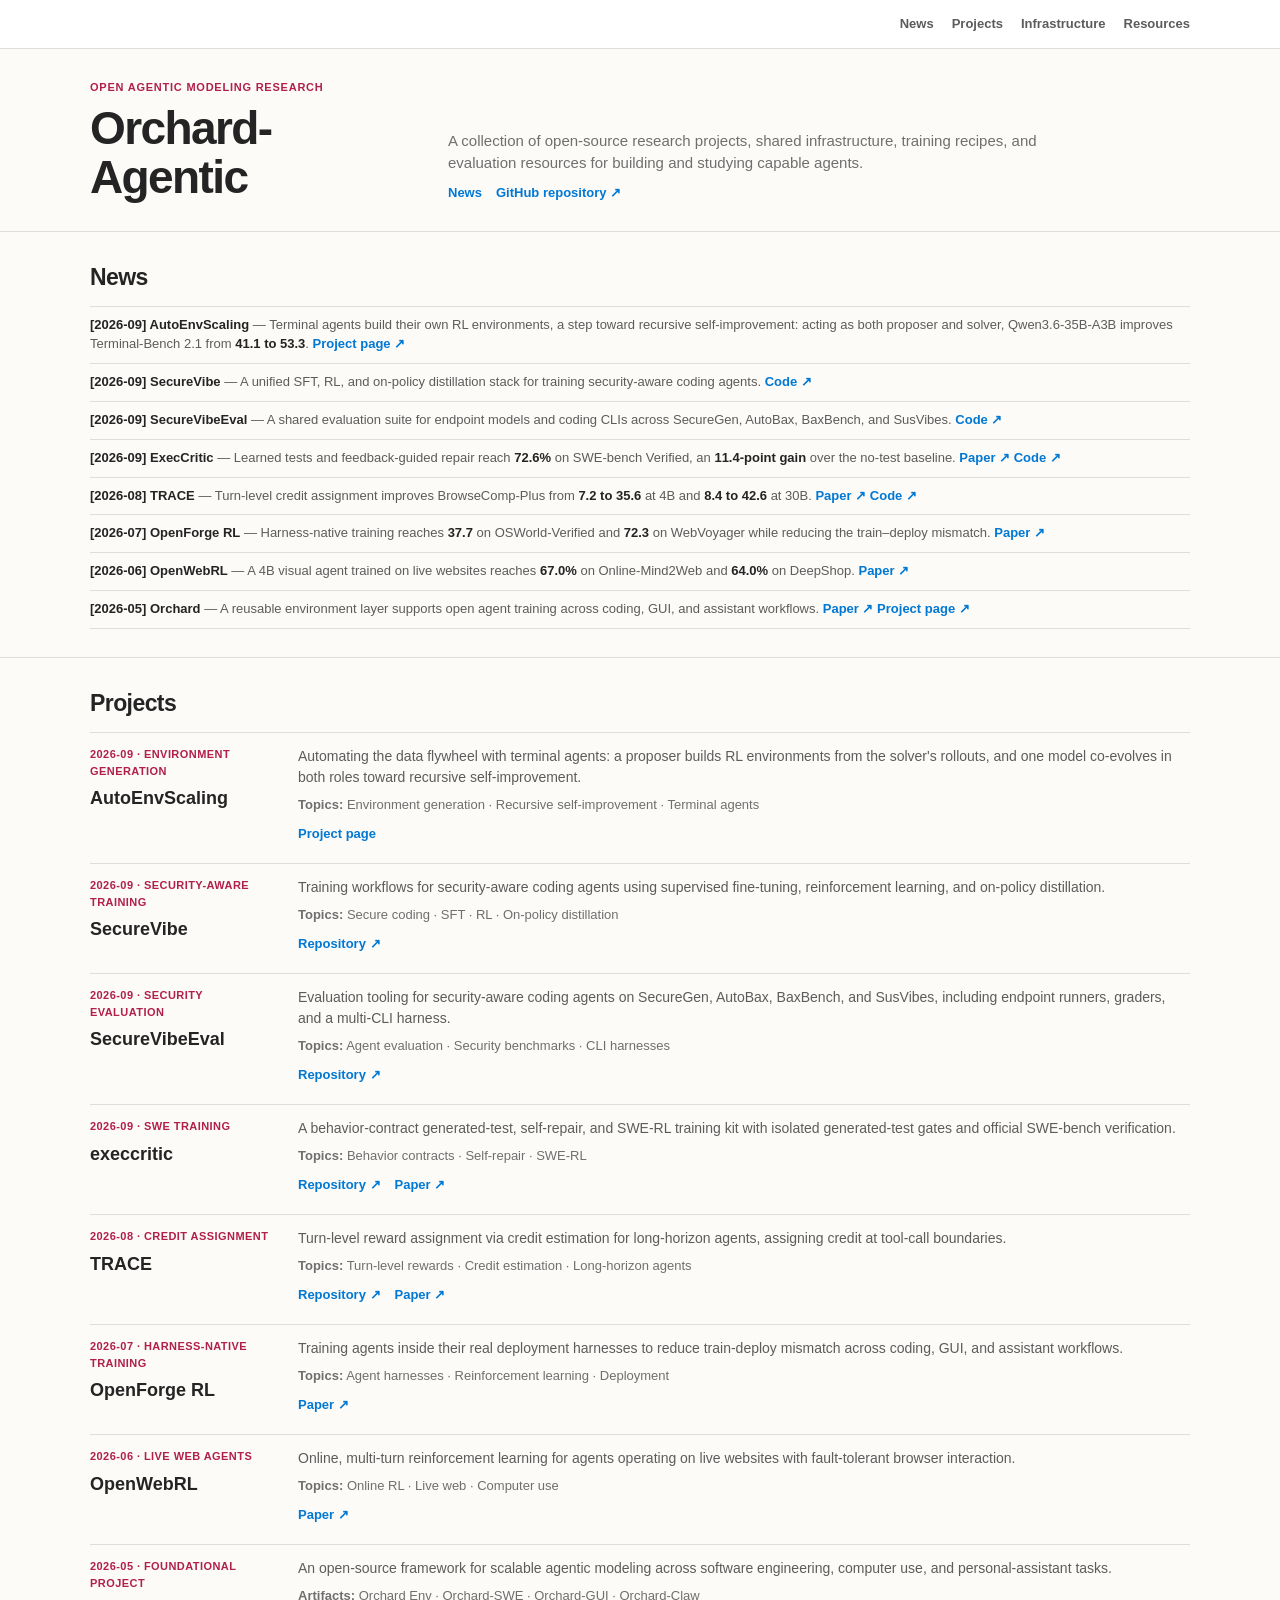
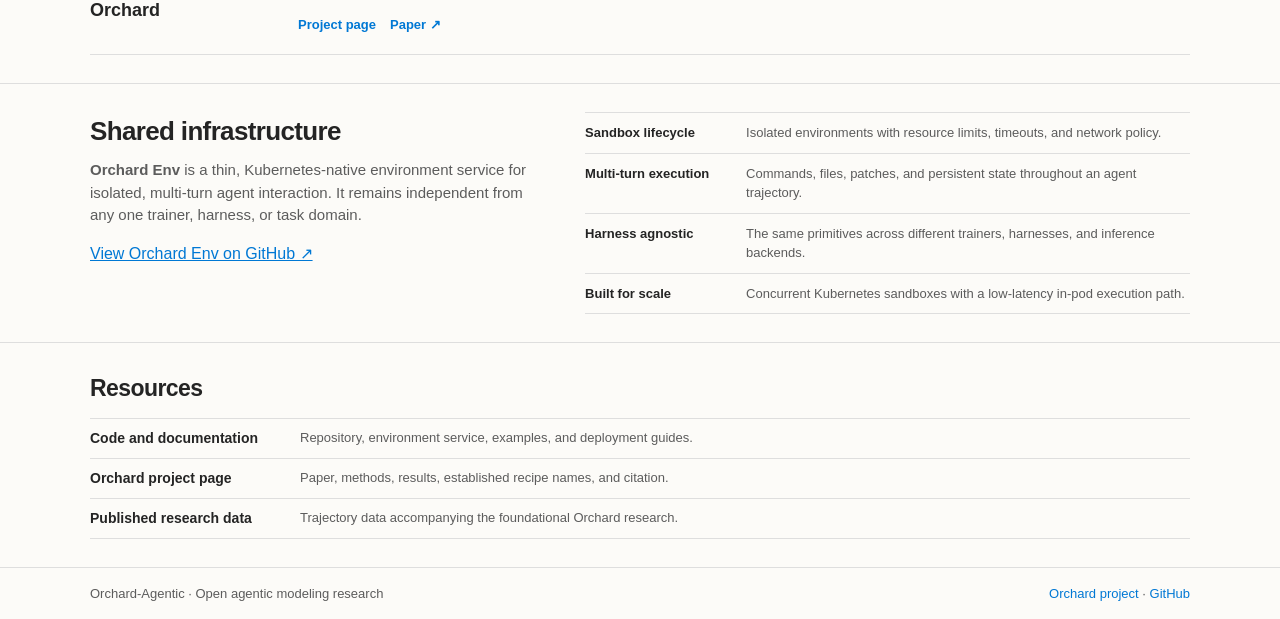
==== commit b4b1fc6b: "Add the AutoEnvScaling project page Adds the page under autoenvscaling/ (a static build: HTML, CSS, " ====
--- a/index.html
+++ b/index.html
@@ -513,6 +513,16 @@
         <ol class="updates">
           <li class="update">
             <p>
+              <strong>[2026-09] AutoEnvScaling</strong> — Terminal agents build
+              their own RL environments, a step toward recursive
+              self-improvement: acting as both proposer and solver,
+              Qwen3.6-35B-A3B improves Terminal-Bench 2.1 from
+              <strong>41.1 to 53.3</strong>.
+              <a href="autoenvscaling/">Project page ↗</a>
+            </p>
+          </li>
+          <li class="update">
+            <p>
               <strong>[2026-09] SecureVibe</strong> — A unified SFT, RL, and
               on-policy distillation stack for training security-aware coding
               agents.
@@ -583,6 +593,26 @@
         </div>
 
         <div class="project-list">
+          <article class="project-entry">
+            <div>
+              <span class="project-kind">2026-09 · Environment generation</span>
+              <h3>AutoEnvScaling</h3>
+            </div>
+            <div class="project-body">
+              <p>
+                Automating the data flywheel with terminal agents: a proposer
+                builds RL environments from the solver's rollouts, and one model
+                co-evolves in both roles toward recursive self-improvement.
+              </p>
+              <p class="project-meta">
+                <strong>Topics:</strong> Environment generation · Recursive self-improvement · Terminal agents
+              </p>
+              <p class="project-links">
+                <a href="autoenvscaling/">Project page</a>
+              </p>
+            </div>
+          </article>
+
           <article class="project-entry">
             <div>
               <span class="project-kind">2026-09 · Security-aware training</span>
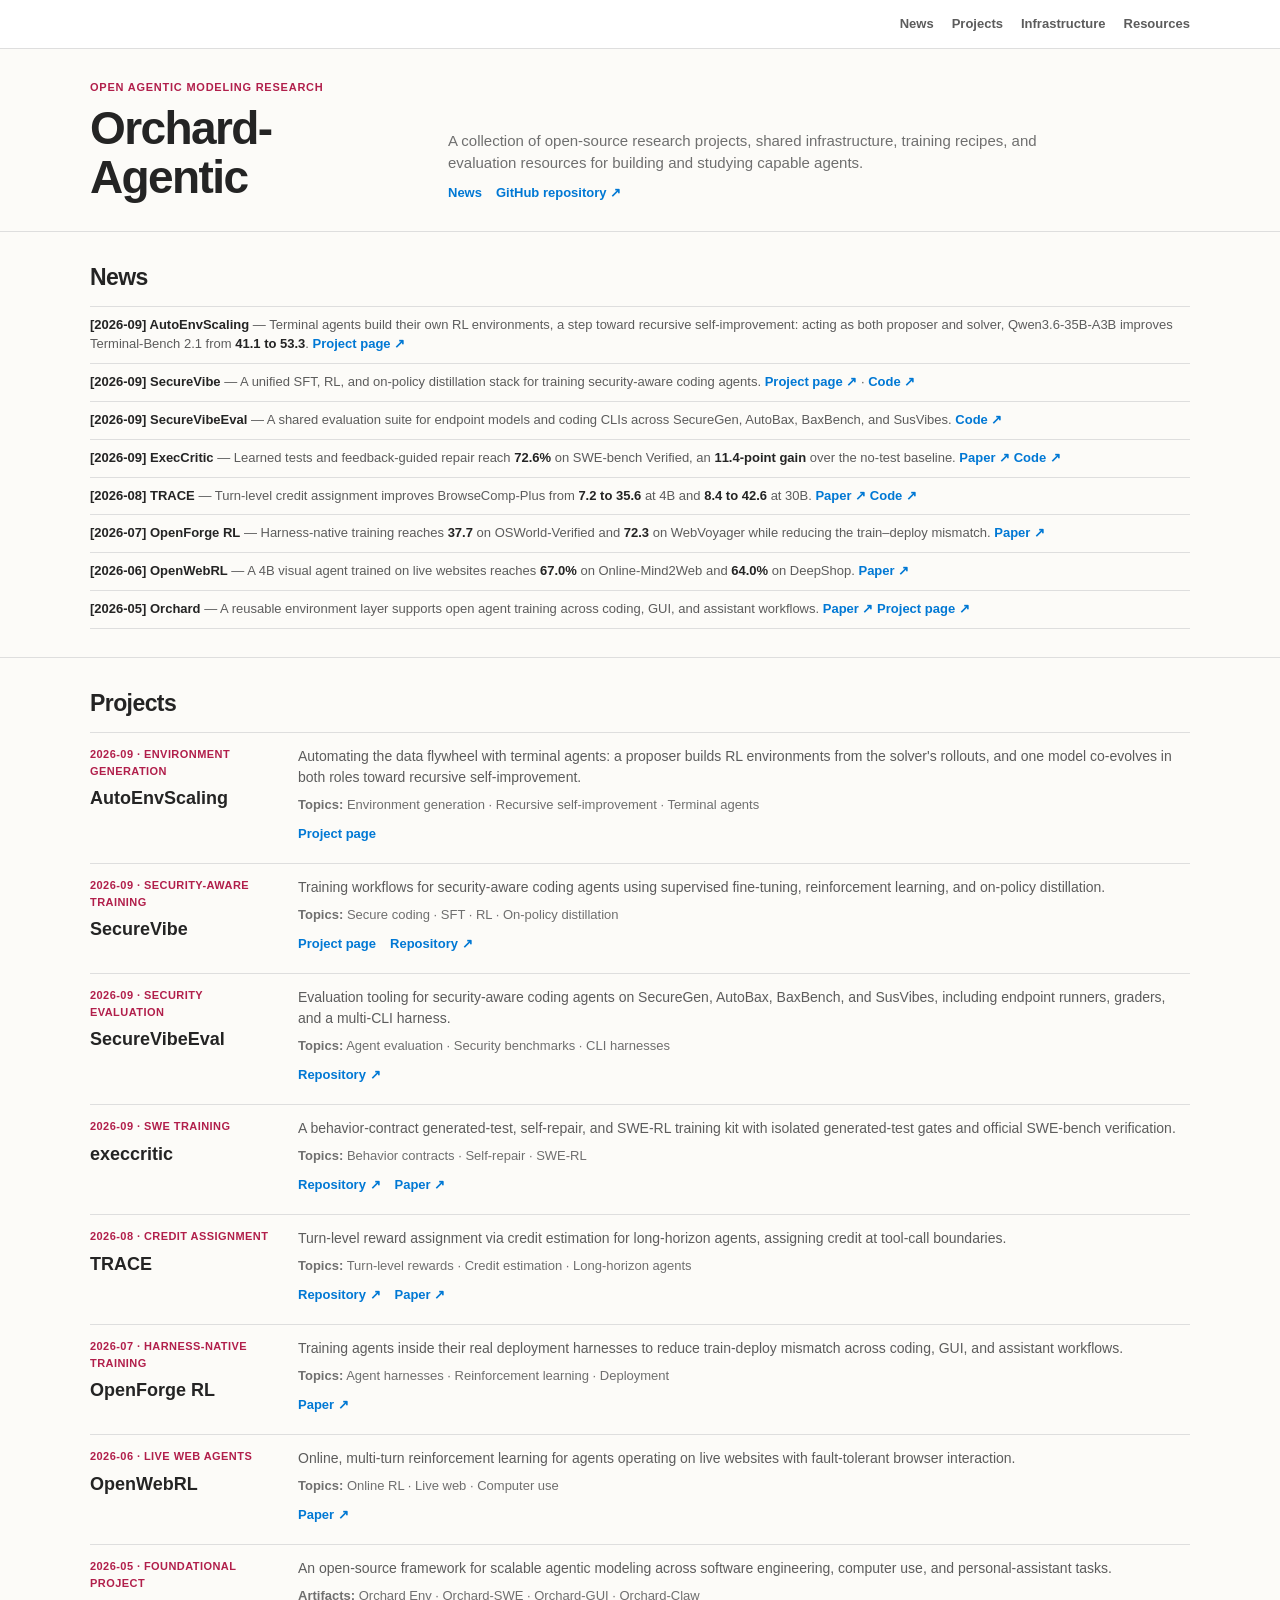
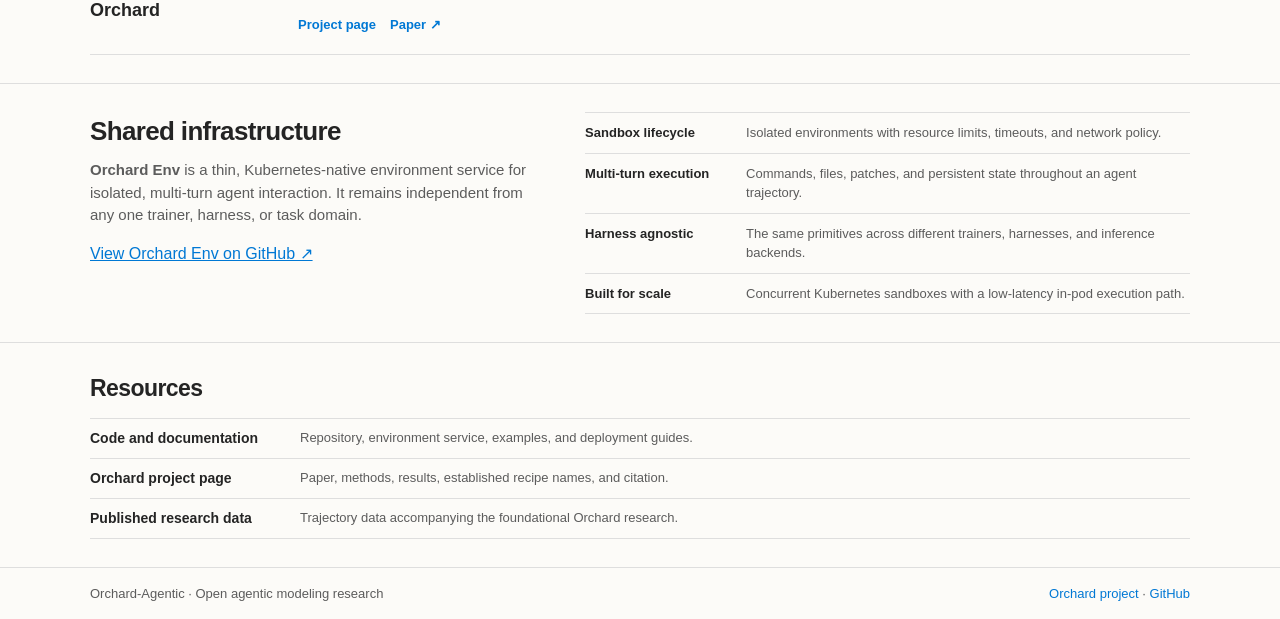
==== commit 233a4c7a: "Add the SecureVibe project page Add the SecureVibe project page at securevibe/ on gh-pages, the bran" ====
--- a/index.html
+++ b/index.html
@@ -526,6 +526,7 @@
               <strong>[2026-09] SecureVibe</strong> — A unified SFT, RL, and
               on-policy distillation stack for training security-aware coding
               agents.
+              <a href="securevibe/">Project page ↗</a> ·
               <a href="https://github.com/MSR-Orchard/SecureVibe" target="_blank" rel="noopener">Code ↗</a>
             </p>
           </li>
@@ -628,6 +629,7 @@
                 <strong>Topics:</strong> Secure coding · SFT · RL · On-policy distillation
               </p>
               <p class="project-links">
+                <a href="securevibe/">Project page</a>
                 <a href="https://github.com/MSR-Orchard/SecureVibe" target="_blank" rel="noopener">Repository ↗</a>
               </p>
             </div>
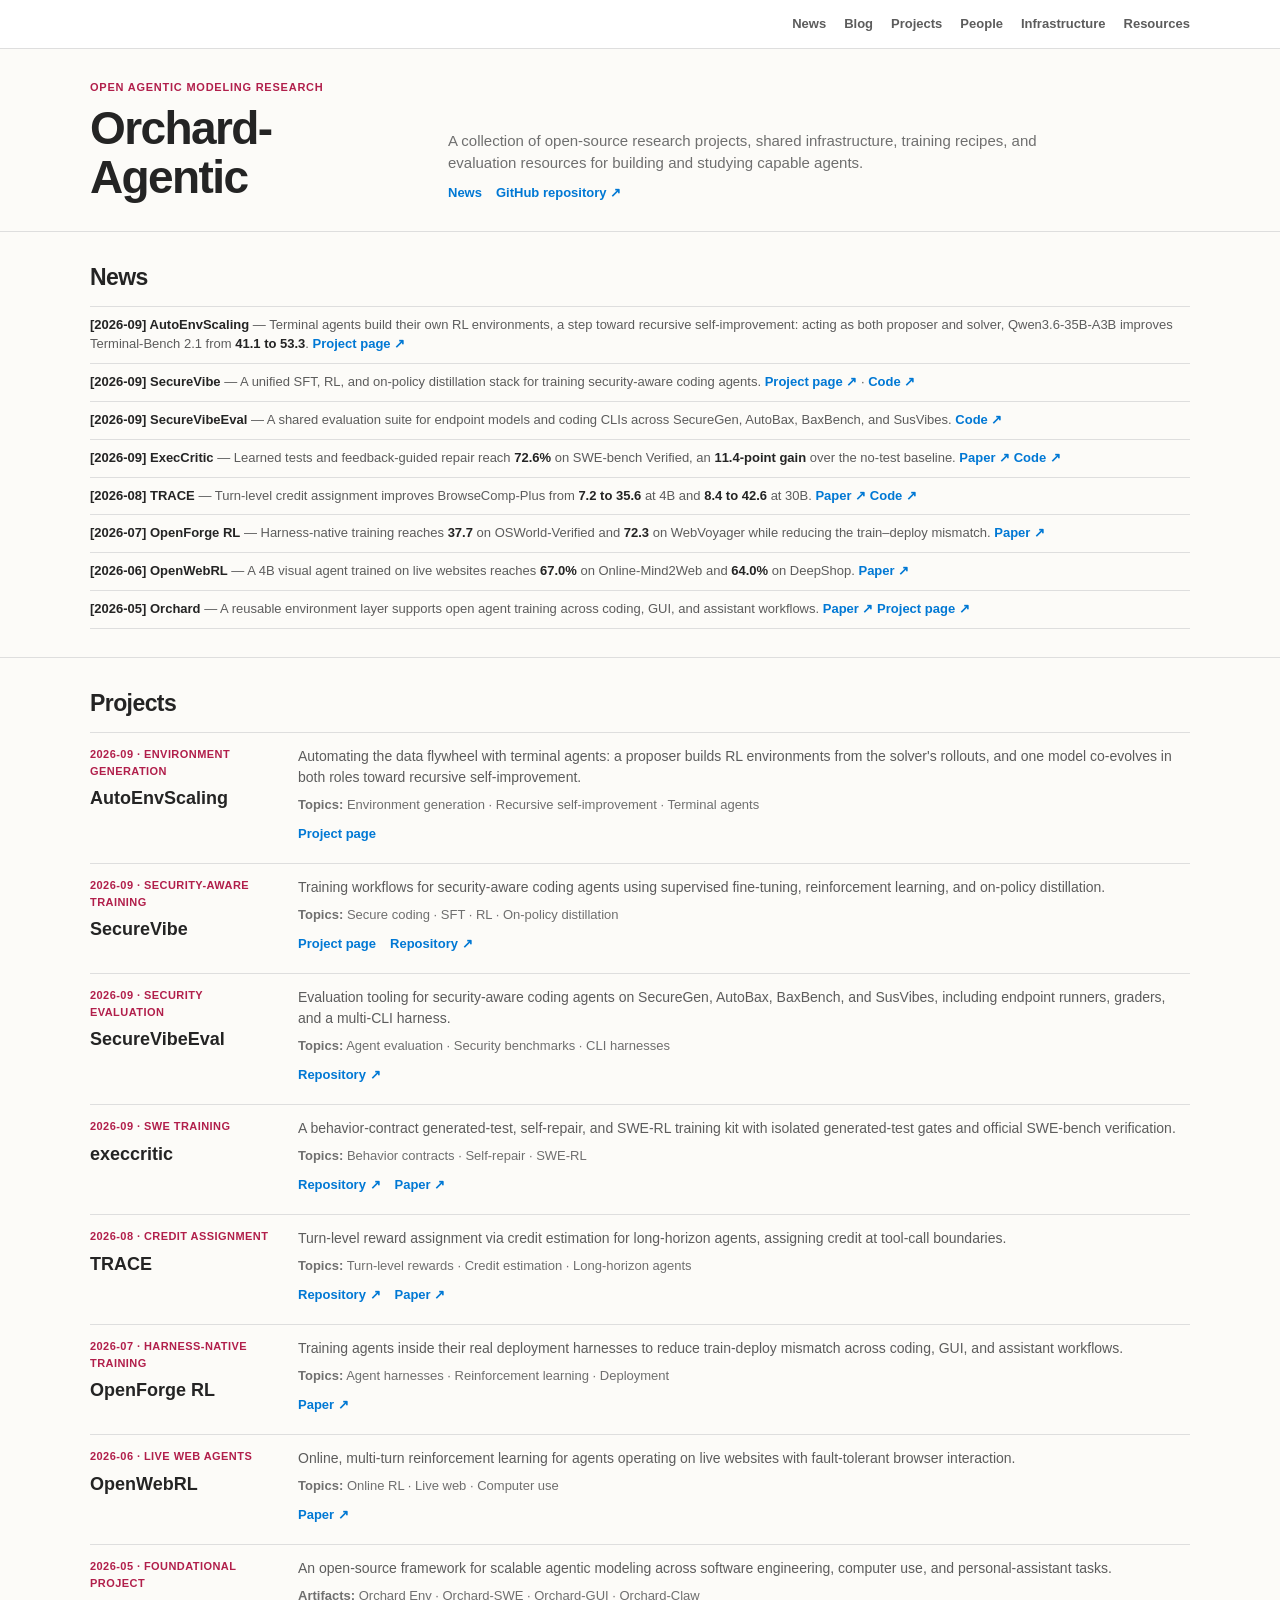
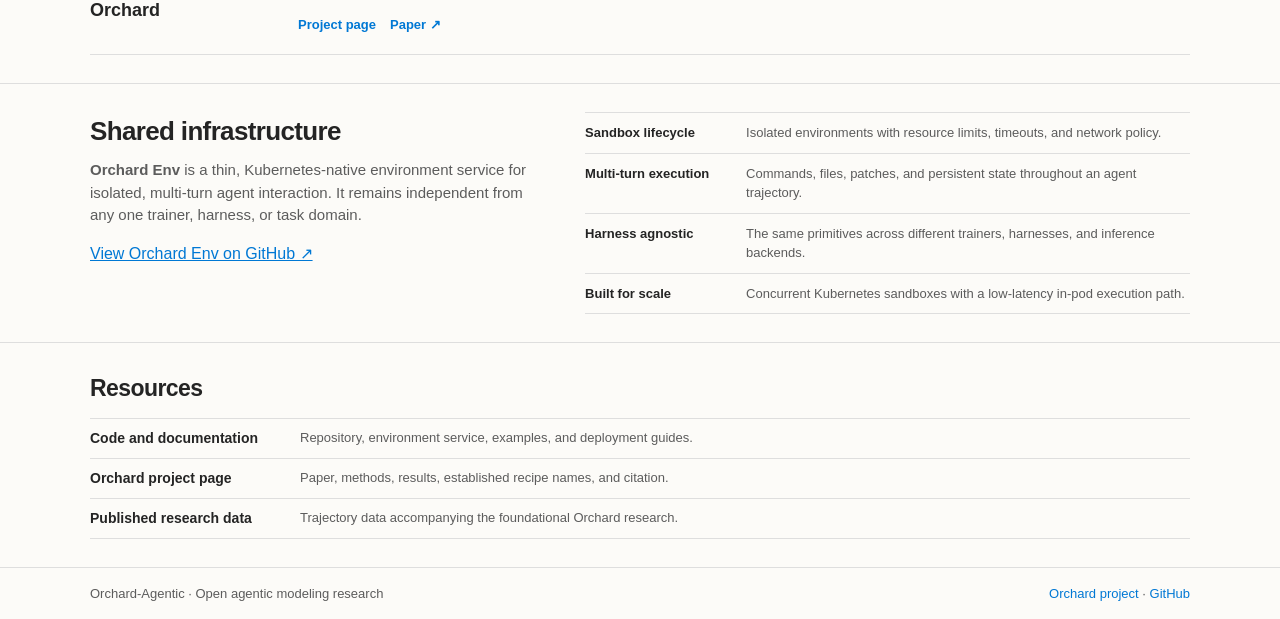
==== commit 411f7e7a: "Add People and Blog pages to site nav - Extract index.html inline styles into shared assets/css/hub." ====
--- a/index.html
+++ b/index.html
@@ -30,449 +30,16 @@
   <meta property="og:image" content="assets/img/orchard-overview.png" />
   <meta name="twitter:card" content="summary_large_image" />
   <link rel="icon" href="assets/img/favicon.svg" type="image/svg+xml" />
-  <style>
-    :root {
-      color-scheme: light;
-      --cp-bg: #f7f4ef;
-      --cp-bg-elevated: #fcfbf8;
-      --cp-surface: #ffffff;
-      --cp-surface-soft: #f5f5f5;
-      --cp-border: #dedede;
-      --cp-border-strong: #919191;
-      --cp-text: #242424;
-      --cp-text-muted: #5c5c5c;
-      --cp-text-soft: #6f6f6f;
-      --cp-accent: #b11f4b;
-      --cp-accent-hover: #9a1a41;
-      --cp-accent-soft: rgba(177, 31, 75, 0.08);
-      --cp-accent-fg: #ffffff;
-      --cp-success: #16a34a;
-      --cp-danger: #dc2626;
-      --cp-warning: #f59e0b;
-      --cp-link: #0078d4;
-      --cp-shadow: 0 18px 48px rgba(0, 0, 0, 0.12);
-      --cp-overlay: rgba(255, 255, 255, 0.8);
-      --cp-panel: rgba(255, 255, 255, 0.86);
-      --cp-panel-strong: rgba(255, 255, 255, 0.96);
-      --cp-sheen: rgba(255, 255, 255, 0.55);
-      --cp-highlight: rgba(177, 31, 75, 0.12);
-    }
-    html[data-theme="dark"] {
-      color-scheme: dark;
-      --cp-bg: #3d3b3a;
-      --cp-bg-elevated: #343231;
-      --cp-surface: #292929;
-      --cp-surface-soft: #2e2e2e;
-      --cp-border: #474747;
-      --cp-border-strong: #5f5f5f;
-      --cp-text: #dedede;
-      --cp-text-muted: #919191;
-      --cp-text-soft: #b0b0b0;
-      --cp-accent: #fd8ea1;
-      --cp-accent-hover: #fb7b91;
-      --cp-accent-soft: rgba(253, 142, 161, 0.14);
-      --cp-accent-fg: #1a1a1a;
-      --cp-success: #4ade80;
-      --cp-danger: #f87171;
-      --cp-warning: #fbbf24;
-      --cp-link: #4da6ff;
-      --cp-shadow: 0 18px 48px rgba(0, 0, 0, 0.32);
-      --cp-overlay: rgba(41, 41, 41, 0.88);
-      --cp-panel: rgba(41, 41, 41, 0.72);
-      --cp-panel-strong: rgba(41, 41, 41, 0.96);
-      --cp-sheen: rgba(255, 255, 255, 0.04);
-      --cp-highlight: rgba(253, 142, 161, 0.12);
-    }
-
-    * {
-      box-sizing: border-box;
-    }
-
-    html {
-      scroll-behavior: smooth;
-    }
-
-    body {
-      margin: 0;
-      background: var(--cp-bg-elevated);
-      color: var(--cp-text);
-      font-family: "Segoe UI", Aptos, Calibri, -apple-system, BlinkMacSystemFont, sans-serif;
-      line-height: 1.5;
-      -webkit-font-smoothing: antialiased;
-    }
-
-    a {
-      color: var(--cp-link);
-    }
-
-    a:focus-visible {
-      outline: 3px solid var(--cp-link);
-      outline-offset: 3px;
-    }
-
-    .container {
-      width: min(1100px, calc(100% - 40px));
-      margin: 0 auto;
-    }
-
-    .site-header {
-      border-bottom: 1px solid var(--cp-border);
-      background: var(--cp-surface);
-    }
-
-    .nav {
-      min-height: 48px;
-      display: flex;
-      align-items: center;
-      justify-content: flex-end;
-      gap: 24px;
-    }
-
-    .nav-links {
-      display: flex;
-      flex-wrap: wrap;
-      gap: 18px;
-    }
-
-    .nav-links a {
-      color: var(--cp-text-muted);
-      font-size: 13px;
-      font-weight: 600;
-      text-decoration: none;
-    }
-
-    .nav-links a:hover {
-      color: var(--cp-text);
-      text-decoration: underline;
-    }
-
-    .intro {
-      padding: 30px 0 28px;
-    }
-
-    .intro-grid {
-      display: grid;
-      grid-template-columns: 310px 1fr;
-      gap: 48px;
-      align-items: end;
-    }
-
-    .intro-label {
-      margin: 0 0 8px;
-      color: var(--cp-accent);
-      font-size: 11px;
-      font-weight: 700;
-      letter-spacing: 0.07em;
-      text-transform: uppercase;
-    }
-
-    h1,
-    h2,
-    h3,
-    p {
-      margin-top: 0;
-    }
-
-    h1 {
-      margin-bottom: 0;
-      font-size: clamp(36px, 5vw, 46px);
-      line-height: 1.08;
-      letter-spacing: -0.035em;
-    }
-
-    .intro-copy {
-      max-width: 660px;
-      margin-bottom: 10px;
-      color: var(--cp-text-soft);
-      font-size: 15px;
-      line-height: 1.45;
-    }
-
-    .intro-links {
-      display: flex;
-      flex-wrap: wrap;
-      gap: 14px;
-    }
-
-    .primary-link,
-    .secondary-link {
-      color: var(--cp-link);
-      font-size: 13px;
-      font-weight: 700;
-      text-decoration: none;
-    }
-
-    .primary-link:hover,
-    .secondary-link:hover {
-      text-decoration: underline;
-    }
-
-    .section {
-      padding: 28px 0;
-      border-top: 1px solid var(--cp-border);
-    }
-
-    .section-heading {
-      display: grid;
-      grid-template-columns: 180px 1fr;
-      gap: 28px;
-      align-items: baseline;
-      margin-bottom: 12px;
-    }
-
-    .section-heading.compact {
-      display: block;
-    }
-
-    .section-heading h2 {
-      margin-bottom: 0;
-      font-size: 23px;
-      letter-spacing: -0.025em;
-    }
-
-    .section-heading p {
-      max-width: 700px;
-      margin-bottom: 0;
-      color: var(--cp-text-muted);
-      font-size: 14px;
-    }
-
-    .project-list {
-      border-top: 1px solid var(--cp-border);
-    }
-
-    .project-entry {
-      display: grid;
-      grid-template-columns: 180px 1fr;
-      gap: 28px;
-      padding: 13px 0;
-      border-bottom: 1px solid var(--cp-border);
-    }
-
-    .project-kind {
-      display: block;
-      margin-bottom: 6px;
-      color: var(--cp-accent);
-      font-size: 11px;
-      font-weight: 700;
-      letter-spacing: 0.04em;
-      text-transform: uppercase;
-    }
-
-    .project-entry h3 {
-      margin-bottom: 0;
-      font-size: 18px;
-    }
-
-    .project-body p {
-      margin-bottom: 7px;
-      color: var(--cp-text-muted);
-      font-size: 14px;
-    }
-
-    .project-body .project-meta {
-      color: var(--cp-text-soft);
-      font-size: 13px;
-    }
-
-    .project-links {
-      display: flex;
-      flex-wrap: wrap;
-      gap: 14px;
-      margin: 9px 0 0;
-    }
-
-    .project-links a {
-      font-size: 13px;
-      font-weight: 700;
-      text-decoration: none;
-    }
-
-    .project-links a:hover {
-      text-decoration: underline;
-    }
-
-    .infrastructure {
-      display: grid;
-      grid-template-columns: minmax(0, 0.85fr) minmax(0, 1.15fr);
-      gap: 48px;
-      align-items: start;
-    }
-
-    .infrastructure h2 {
-      margin-bottom: 8px;
-      font-size: 26px;
-      letter-spacing: -0.025em;
-    }
-
-    .infrastructure-copy p {
-      color: var(--cp-text-muted);
-      font-size: 15px;
-    }
-
-    .feature-list {
-      margin: 0;
-      border-top: 1px solid var(--cp-border);
-      padding: 0;
-      list-style: none;
-    }
-
-    .feature-list li {
-      display: grid;
-      grid-template-columns: 145px 1fr;
-      gap: 16px;
-      padding: 10px 0;
-      border-bottom: 1px solid var(--cp-border);
-    }
-
-    .feature-list strong {
-      font-size: 13px;
-    }
-
-    .feature-list span {
-      color: var(--cp-text-muted);
-      font-size: 13px;
-    }
-
-    .updates {
-      margin: 0;
-      border-top: 1px solid var(--cp-border);
-      padding: 0;
-      list-style: none;
-    }
-
-    .update {
-      padding: 9px 0;
-      border-bottom: 1px solid var(--cp-border);
-    }
-
-    .update p {
-      margin-bottom: 0;
-      color: var(--cp-text-muted);
-      font-size: 13px;
-      line-height: 1.45;
-    }
-
-    .update strong {
-      color: var(--cp-text);
-    }
-
-    .update a {
-      font-weight: 700;
-      text-decoration: none;
-    }
-
-    .update a:hover {
-      text-decoration: underline;
-    }
-
-    .update code {
-      font-family: Consolas, "Courier New", Courier, monospace;
-      font-size: 0.92em;
-    }
-
-    .resource-list {
-      border-top: 1px solid var(--cp-border);
-    }
-
-    .resource {
-      display: grid;
-      grid-template-columns: 190px 1fr;
-      gap: 20px;
-      padding: 9px 0;
-      border-bottom: 1px solid var(--cp-border);
-      text-decoration: none;
-    }
-
-    .resource:hover {
-      background: var(--cp-surface-soft);
-    }
-
-    .resource strong {
-      color: var(--cp-text);
-      font-size: 14px;
-    }
-
-    .resource span {
-      color: var(--cp-text-muted);
-      font-size: 13px;
-    }
-
-    .footer {
-      padding: 16px 0;
-      border-top: 1px solid var(--cp-border);
-      color: var(--cp-text-muted);
-      font-size: 13px;
-    }
-
-    .footer-row {
-      display: flex;
-      justify-content: space-between;
-      gap: 20px;
-    }
-
-    .footer a {
-      text-decoration: none;
-    }
-
-    .footer a:hover {
-      text-decoration: underline;
-    }
-
-    @media (max-width: 820px) {
-      .intro-grid {
-        grid-template-columns: 1fr;
-        gap: 14px;
-      }
-
-      .section-heading {
-        grid-template-columns: 1fr;
-        gap: 4px;
-      }
-
-      .infrastructure {
-        grid-template-columns: 1fr;
-      }
-
-    }
-
-    @media (max-width: 620px) {
-      .container {
-        width: min(100% - 28px, 1100px);
-      }
-
-      .nav-links {
-        gap: 14px;
-      }
-
-      .intro {
-        padding: 28px 0;
-      }
-
-      .section {
-        padding: 26px 0;
-      }
-
-      .feature-list li,
-      .update,
-      .project-entry,
-      .resource {
-        grid-template-columns: 1fr;
-        gap: 5px;
-      }
-
-      .footer-row {
-        flex-direction: column;
-      }
-    }
-  </style>
+  <link rel="stylesheet" href="assets/css/hub.css" />
 </head>
 <body>
   <header class="site-header">
     <div class="container nav">
       <nav class="nav-links" aria-label="Primary navigation">
         <a href="#updates">News</a>
+        <a href="blog.html">Blog</a>
         <a href="#projects">Projects</a>
+        <a href="people.html">People</a>
         <a href="#infrastructure">Infrastructure</a>
         <a href="#resources">Resources</a>
       </nav>
--- a/assets/css/hub.css
+++ b/assets/css/hub.css
@@ -0,0 +1,508 @@
+:root {
+  color-scheme: light;
+  --cp-bg: #f7f4ef;
+  --cp-bg-elevated: #fcfbf8;
+  --cp-surface: #ffffff;
+  --cp-surface-soft: #f5f5f5;
+  --cp-border: #dedede;
+  --cp-border-strong: #919191;
+  --cp-text: #242424;
+  --cp-text-muted: #5c5c5c;
+  --cp-text-soft: #6f6f6f;
+  --cp-accent: #b11f4b;
+  --cp-accent-hover: #9a1a41;
+  --cp-accent-soft: rgba(177, 31, 75, 0.08);
+  --cp-accent-fg: #ffffff;
+  --cp-success: #16a34a;
+  --cp-danger: #dc2626;
+  --cp-warning: #f59e0b;
+  --cp-link: #0078d4;
+  --cp-shadow: 0 18px 48px rgba(0, 0, 0, 0.12);
+  --cp-overlay: rgba(255, 255, 255, 0.8);
+  --cp-panel: rgba(255, 255, 255, 0.86);
+  --cp-panel-strong: rgba(255, 255, 255, 0.96);
+  --cp-sheen: rgba(255, 255, 255, 0.55);
+  --cp-highlight: rgba(177, 31, 75, 0.12);
+}
+html[data-theme="dark"] {
+  color-scheme: dark;
+  --cp-bg: #3d3b3a;
+  --cp-bg-elevated: #343231;
+  --cp-surface: #292929;
+  --cp-surface-soft: #2e2e2e;
+  --cp-border: #474747;
+  --cp-border-strong: #5f5f5f;
+  --cp-text: #dedede;
+  --cp-text-muted: #919191;
+  --cp-text-soft: #b0b0b0;
+  --cp-accent: #fd8ea1;
+  --cp-accent-hover: #fb7b91;
+  --cp-accent-soft: rgba(253, 142, 161, 0.14);
+  --cp-accent-fg: #1a1a1a;
+  --cp-success: #4ade80;
+  --cp-danger: #f87171;
+  --cp-warning: #fbbf24;
+  --cp-link: #4da6ff;
+  --cp-shadow: 0 18px 48px rgba(0, 0, 0, 0.32);
+  --cp-overlay: rgba(41, 41, 41, 0.88);
+  --cp-panel: rgba(41, 41, 41, 0.72);
+  --cp-panel-strong: rgba(41, 41, 41, 0.96);
+  --cp-sheen: rgba(255, 255, 255, 0.04);
+  --cp-highlight: rgba(253, 142, 161, 0.12);
+}
+
+* {
+  box-sizing: border-box;
+}
+
+html {
+  scroll-behavior: smooth;
+}
+
+body {
+  margin: 0;
+  background: var(--cp-bg-elevated);
+  color: var(--cp-text);
+  font-family: "Segoe UI", Aptos, Calibri, -apple-system, BlinkMacSystemFont, sans-serif;
+  line-height: 1.5;
+  -webkit-font-smoothing: antialiased;
+}
+
+a {
+  color: var(--cp-link);
+}
+
+a:focus-visible {
+  outline: 3px solid var(--cp-link);
+  outline-offset: 3px;
+}
+
+.container {
+  width: min(1100px, calc(100% - 40px));
+  margin: 0 auto;
+}
+
+.site-header {
+  border-bottom: 1px solid var(--cp-border);
+  background: var(--cp-surface);
+}
+
+.nav {
+  min-height: 48px;
+  display: flex;
+  align-items: center;
+  justify-content: flex-end;
+  gap: 24px;
+}
+
+.nav-links {
+  display: flex;
+  flex-wrap: wrap;
+  gap: 18px;
+}
+
+.nav-links a {
+  color: var(--cp-text-muted);
+  font-size: 13px;
+  font-weight: 600;
+  text-decoration: none;
+}
+
+.nav-links a:hover {
+  color: var(--cp-text);
+  text-decoration: underline;
+}
+
+.nav-links a[aria-current="page"] {
+  color: var(--cp-accent);
+}
+
+.page-intro {
+  padding: 30px 0 20px;
+}
+
+.page-intro h1 {
+  margin-bottom: 10px;
+}
+
+.placeholder-note {
+  margin: 0 0 12px;
+  padding: 8px 12px;
+  border-left: 3px solid var(--cp-warning);
+  background: var(--cp-surface-soft);
+  color: var(--cp-text-muted);
+  font-size: 13px;
+}
+
+.people-grid {
+  display: grid;
+  grid-template-columns: repeat(auto-fill, minmax(220px, 1fr));
+  gap: 16px;
+}
+
+.person {
+  padding: 14px;
+  border: 1px solid var(--cp-border);
+  background: var(--cp-surface);
+}
+
+.person-avatar {
+  display: flex;
+  align-items: center;
+  justify-content: center;
+  width: 64px;
+  height: 64px;
+  margin-bottom: 10px;
+  border-radius: 50%;
+  background: var(--cp-accent-soft);
+  color: var(--cp-accent);
+  font-size: 20px;
+  font-weight: 700;
+  object-fit: cover;
+}
+
+.person h3 {
+  margin-bottom: 2px;
+  font-size: 16px;
+}
+
+.person p {
+  margin-bottom: 6px;
+  color: var(--cp-text-muted);
+  font-size: 13px;
+}
+
+.person a {
+  font-size: 13px;
+  font-weight: 700;
+  text-decoration: none;
+}
+
+.person a:hover {
+  text-decoration: underline;
+}
+
+.post-date {
+  color: var(--cp-text-soft);
+  font-size: 13px;
+}
+
+.intro {
+  padding: 30px 0 28px;
+}
+
+.intro-grid {
+  display: grid;
+  grid-template-columns: 310px 1fr;
+  gap: 48px;
+  align-items: end;
+}
+
+.intro-label {
+  margin: 0 0 8px;
+  color: var(--cp-accent);
+  font-size: 11px;
+  font-weight: 700;
+  letter-spacing: 0.07em;
+  text-transform: uppercase;
+}
+
+h1,
+h2,
+h3,
+p {
+  margin-top: 0;
+}
+
+h1 {
+  margin-bottom: 0;
+  font-size: clamp(36px, 5vw, 46px);
+  line-height: 1.08;
+  letter-spacing: -0.035em;
+}
+
+.intro-copy {
+  max-width: 660px;
+  margin-bottom: 10px;
+  color: var(--cp-text-soft);
+  font-size: 15px;
+  line-height: 1.45;
+}
+
+.intro-links {
+  display: flex;
+  flex-wrap: wrap;
+  gap: 14px;
+}
+
+.primary-link,
+.secondary-link {
+  color: var(--cp-link);
+  font-size: 13px;
+  font-weight: 700;
+  text-decoration: none;
+}
+
+.primary-link:hover,
+.secondary-link:hover {
+  text-decoration: underline;
+}
+
+.section {
+  padding: 28px 0;
+  border-top: 1px solid var(--cp-border);
+}
+
+.section-heading {
+  display: grid;
+  grid-template-columns: 180px 1fr;
+  gap: 28px;
+  align-items: baseline;
+  margin-bottom: 12px;
+}
+
+.section-heading.compact {
+  display: block;
+}
+
+.section-heading h2 {
+  margin-bottom: 0;
+  font-size: 23px;
+  letter-spacing: -0.025em;
+}
+
+.section-heading p {
+  max-width: 700px;
+  margin-bottom: 0;
+  color: var(--cp-text-muted);
+  font-size: 14px;
+}
+
+.project-list {
+  border-top: 1px solid var(--cp-border);
+}
+
+.project-entry {
+  display: grid;
+  grid-template-columns: 180px 1fr;
+  gap: 28px;
+  padding: 13px 0;
+  border-bottom: 1px solid var(--cp-border);
+}
+
+.project-kind {
+  display: block;
+  margin-bottom: 6px;
+  color: var(--cp-accent);
+  font-size: 11px;
+  font-weight: 700;
+  letter-spacing: 0.04em;
+  text-transform: uppercase;
+}
+
+.project-entry h3 {
+  margin-bottom: 0;
+  font-size: 18px;
+}
+
+.project-body p {
+  margin-bottom: 7px;
+  color: var(--cp-text-muted);
+  font-size: 14px;
+}
+
+.project-body .project-meta {
+  color: var(--cp-text-soft);
+  font-size: 13px;
+}
+
+.project-links {
+  display: flex;
+  flex-wrap: wrap;
+  gap: 14px;
+  margin: 9px 0 0;
+}
+
+.project-links a {
+  font-size: 13px;
+  font-weight: 700;
+  text-decoration: none;
+}
+
+.project-links a:hover {
+  text-decoration: underline;
+}
+
+.infrastructure {
+  display: grid;
+  grid-template-columns: minmax(0, 0.85fr) minmax(0, 1.15fr);
+  gap: 48px;
+  align-items: start;
+}
+
+.infrastructure h2 {
+  margin-bottom: 8px;
+  font-size: 26px;
+  letter-spacing: -0.025em;
+}
+
+.infrastructure-copy p {
+  color: var(--cp-text-muted);
+  font-size: 15px;
+}
+
+.feature-list {
+  margin: 0;
+  border-top: 1px solid var(--cp-border);
+  padding: 0;
+  list-style: none;
+}
+
+.feature-list li {
+  display: grid;
+  grid-template-columns: 145px 1fr;
+  gap: 16px;
+  padding: 10px 0;
+  border-bottom: 1px solid var(--cp-border);
+}
+
+.feature-list strong {
+  font-size: 13px;
+}
+
+.feature-list span {
+  color: var(--cp-text-muted);
+  font-size: 13px;
+}
+
+.updates {
+  margin: 0;
+  border-top: 1px solid var(--cp-border);
+  padding: 0;
+  list-style: none;
+}
+
+.update {
+  padding: 9px 0;
+  border-bottom: 1px solid var(--cp-border);
+}
+
+.update p {
+  margin-bottom: 0;
+  color: var(--cp-text-muted);
+  font-size: 13px;
+  line-height: 1.45;
+}
+
+.update strong {
+  color: var(--cp-text);
+}
+
+.update a {
+  font-weight: 700;
+  text-decoration: none;
+}
+
+.update a:hover {
+  text-decoration: underline;
+}
+
+.update code {
+  font-family: Consolas, "Courier New", Courier, monospace;
+  font-size: 0.92em;
+}
+
+.resource-list {
+  border-top: 1px solid var(--cp-border);
+}
+
+.resource {
+  display: grid;
+  grid-template-columns: 190px 1fr;
+  gap: 20px;
+  padding: 9px 0;
+  border-bottom: 1px solid var(--cp-border);
+  text-decoration: none;
+}
+
+.resource:hover {
+  background: var(--cp-surface-soft);
+}
+
+.resource strong {
+  color: var(--cp-text);
+  font-size: 14px;
+}
+
+.resource span {
+  color: var(--cp-text-muted);
+  font-size: 13px;
+}
+
+.footer {
+  padding: 16px 0;
+  border-top: 1px solid var(--cp-border);
+  color: var(--cp-text-muted);
+  font-size: 13px;
+}
+
+.footer-row {
+  display: flex;
+  justify-content: space-between;
+  gap: 20px;
+}
+
+.footer a {
+  text-decoration: none;
+}
+
+.footer a:hover {
+  text-decoration: underline;
+}
+
+@media (max-width: 820px) {
+  .intro-grid {
+    grid-template-columns: 1fr;
+    gap: 14px;
+  }
+
+  .section-heading {
+    grid-template-columns: 1fr;
+    gap: 4px;
+  }
+
+  .infrastructure {
+    grid-template-columns: 1fr;
+  }
+
+}
+
+@media (max-width: 620px) {
+  .container {
+    width: min(100% - 28px, 1100px);
+  }
+
+  .nav-links {
+    gap: 14px;
+  }
+
+  .intro {
+    padding: 28px 0;
+  }
+
+  .section {
+    padding: 26px 0;
+  }
+
+  .feature-list li,
+  .update,
+  .project-entry,
+  .resource {
+    grid-template-columns: 1fr;
+    gap: 5px;
+  }
+
+  .footer-row {
+    flex-direction: column;
+  }
+}
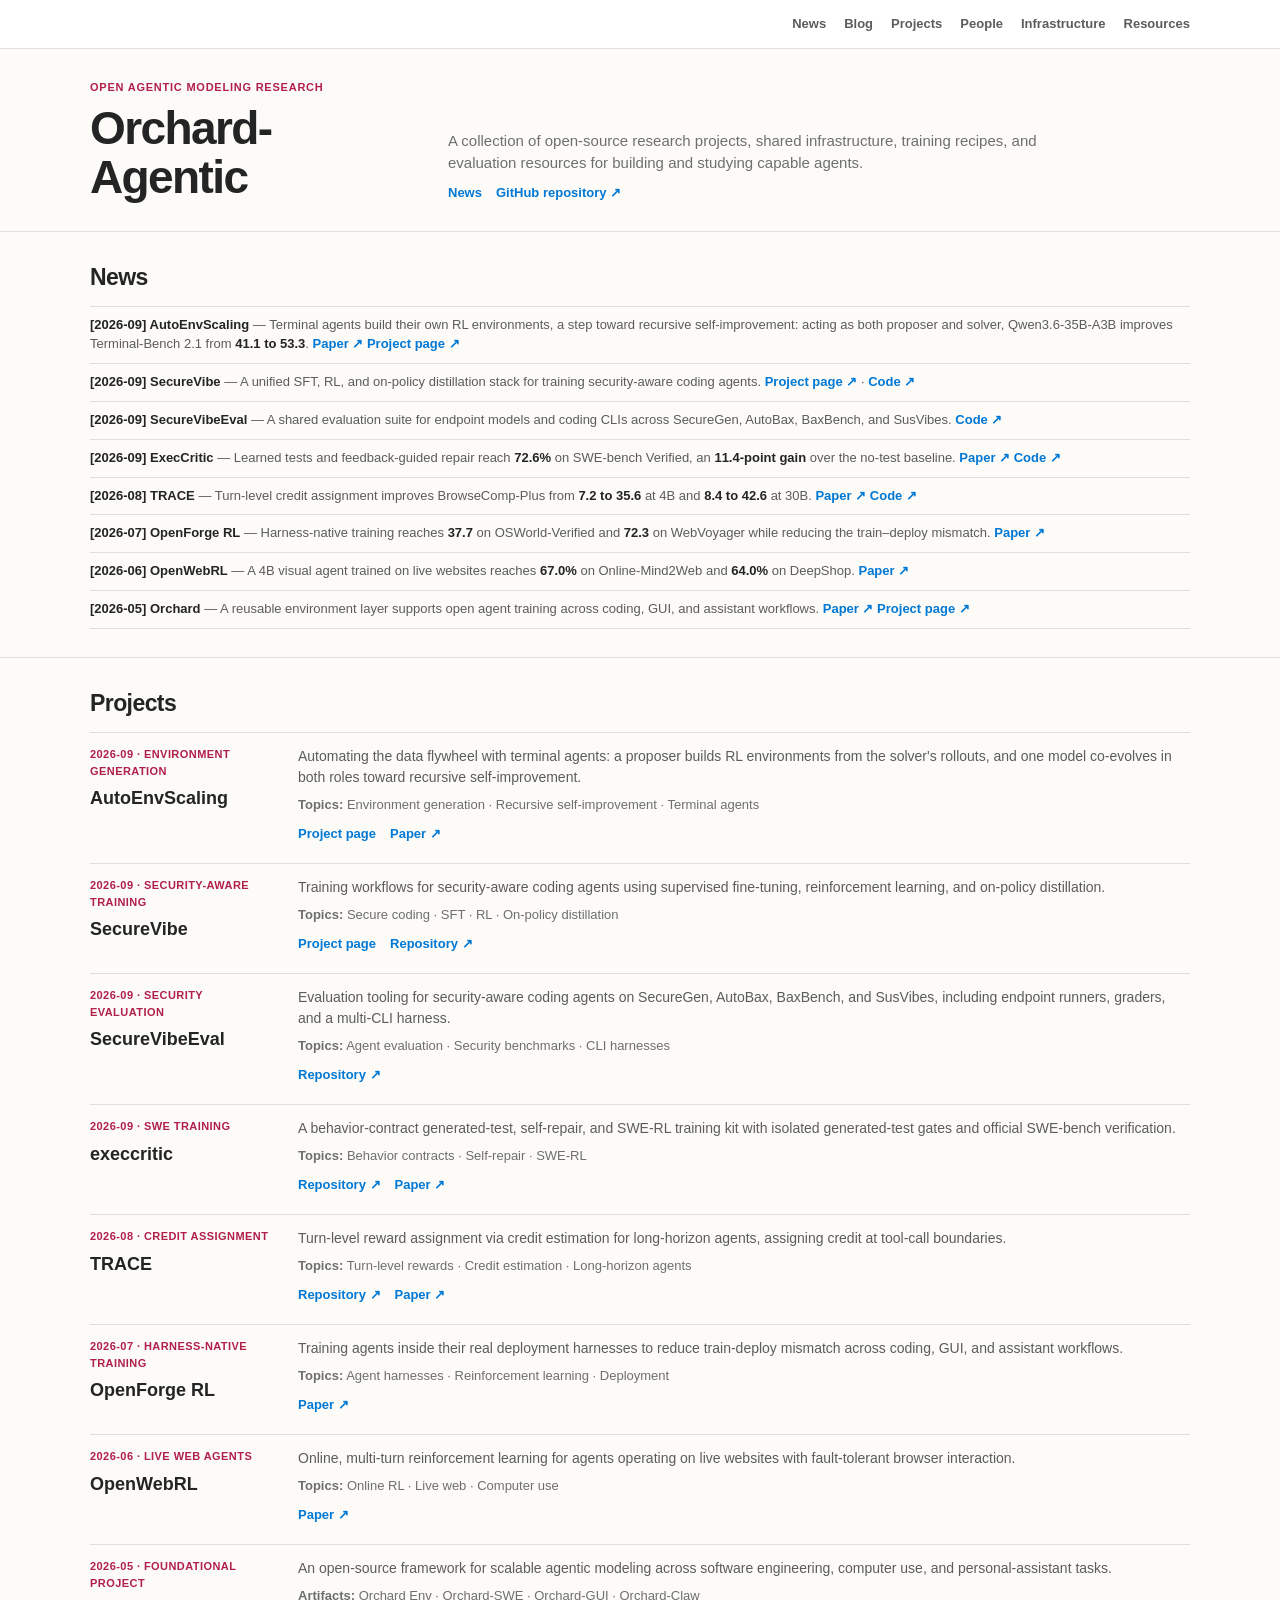
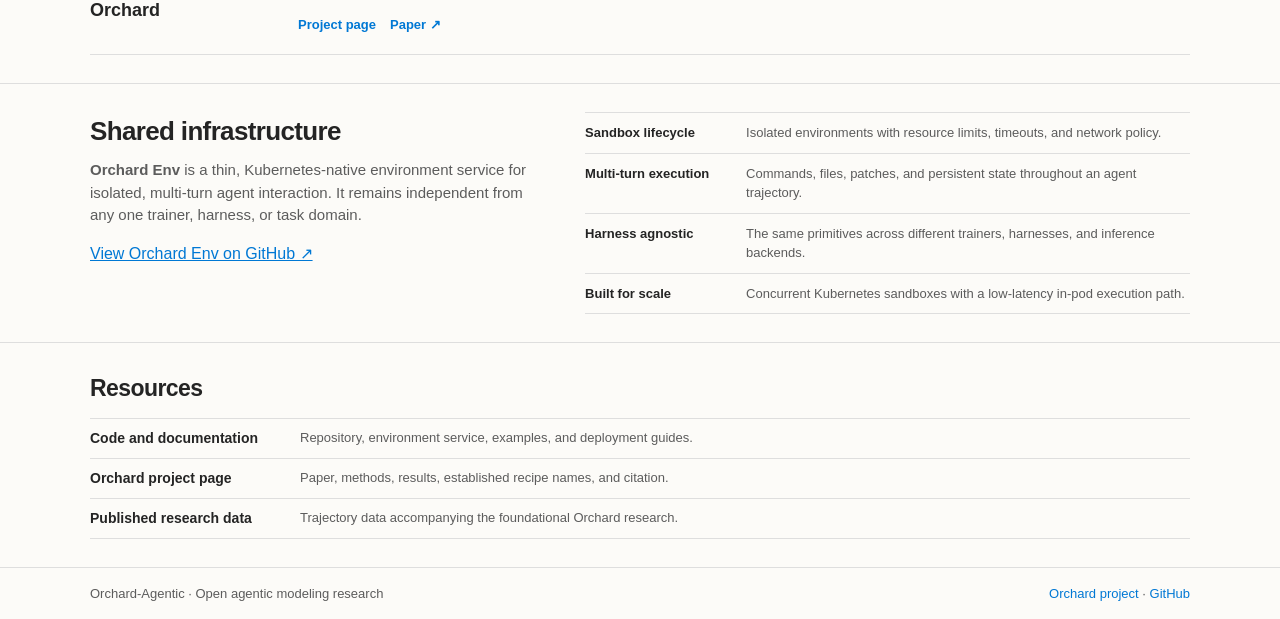
==== commit aa5664f1: "Link the AutoEnvScaling paper The page's Paper button and the hub's News and Projects entries point " ====
--- a/index.html
+++ b/index.html
@@ -85,6 +85,7 @@
               self-improvement: acting as both proposer and solver,
               Qwen3.6-35B-A3B improves Terminal-Bench 2.1 from
               <strong>41.1 to 53.3</strong>.
+              <a href="https://simonucl.github.io/assets/pdf/autoenvscaling.pdf" target="_blank" rel="noopener">Paper ↗</a>
               <a href="autoenvscaling/">Project page ↗</a>
             </p>
           </li>
@@ -177,6 +178,7 @@
               </p>
               <p class="project-links">
                 <a href="autoenvscaling/">Project page</a>
+                <a href="https://simonucl.github.io/assets/pdf/autoenvscaling.pdf" target="_blank" rel="noopener">Paper ↗</a>
               </p>
             </div>
           </article>
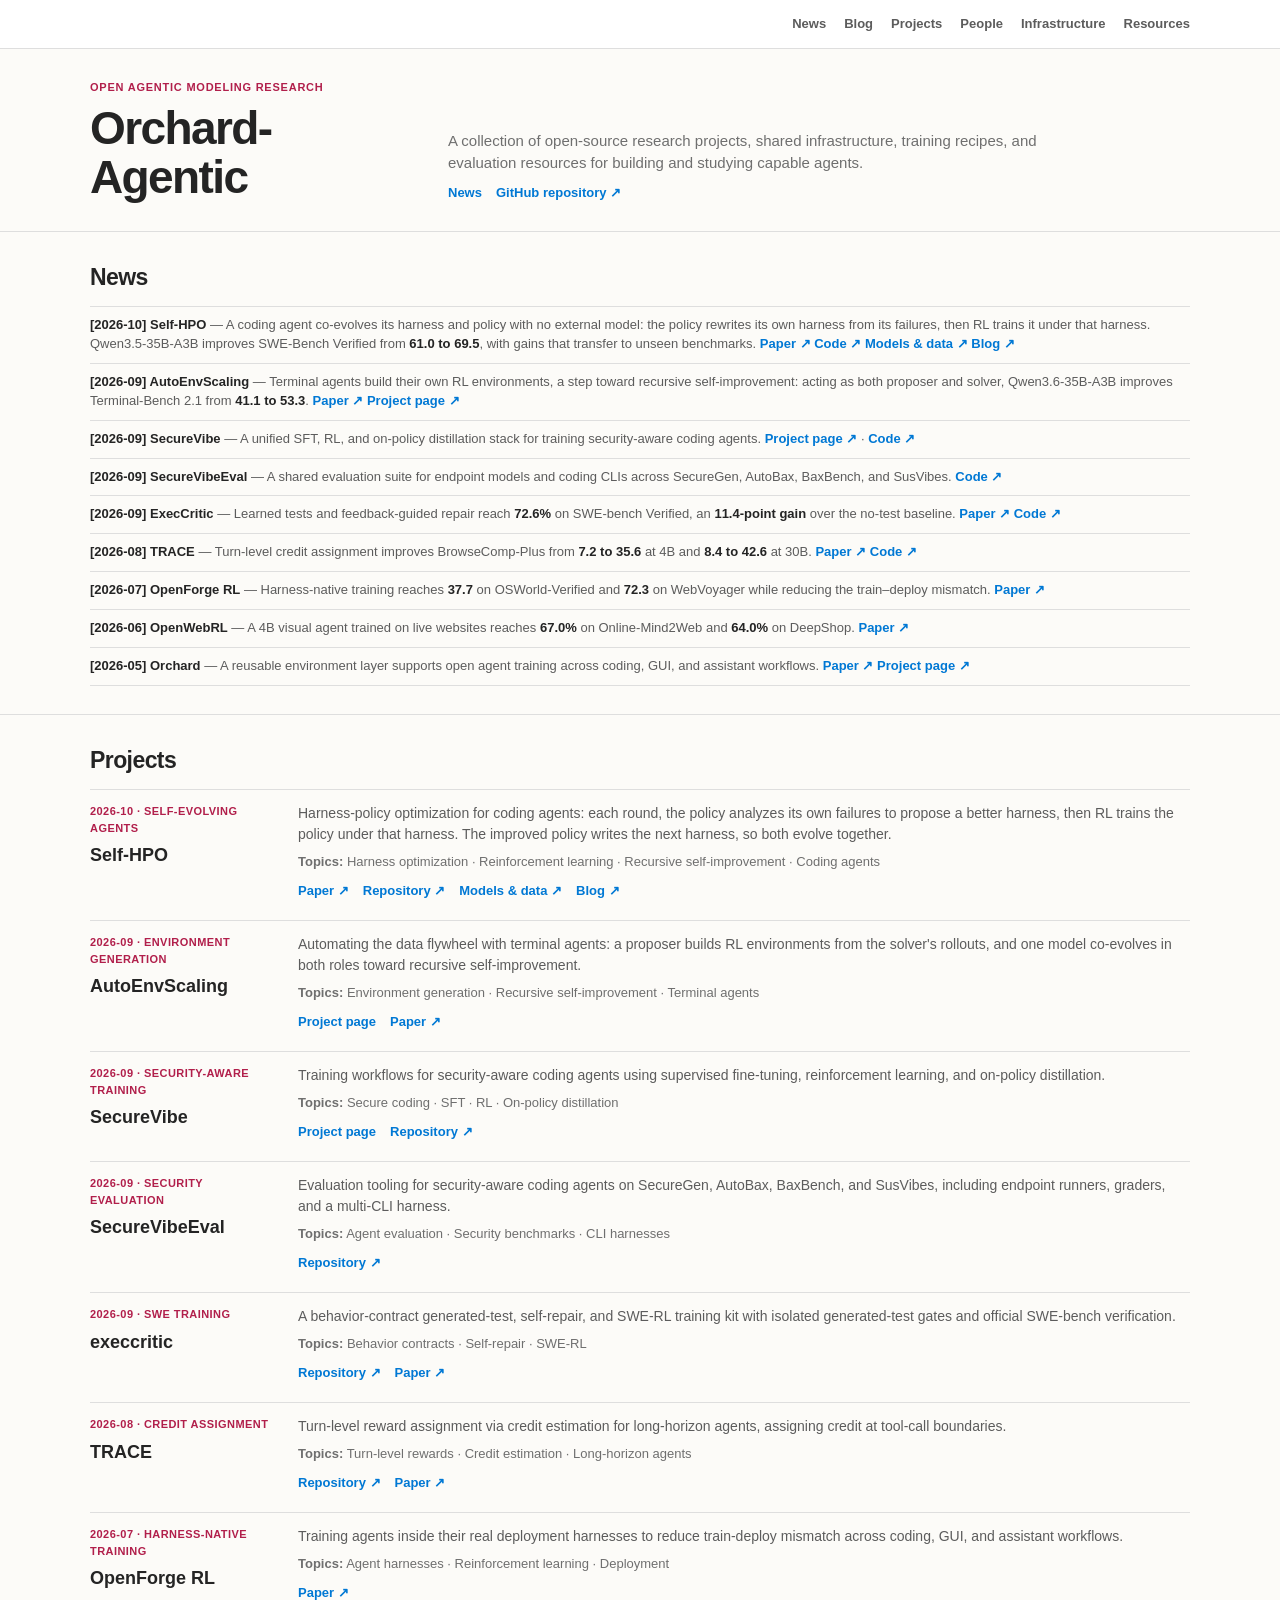
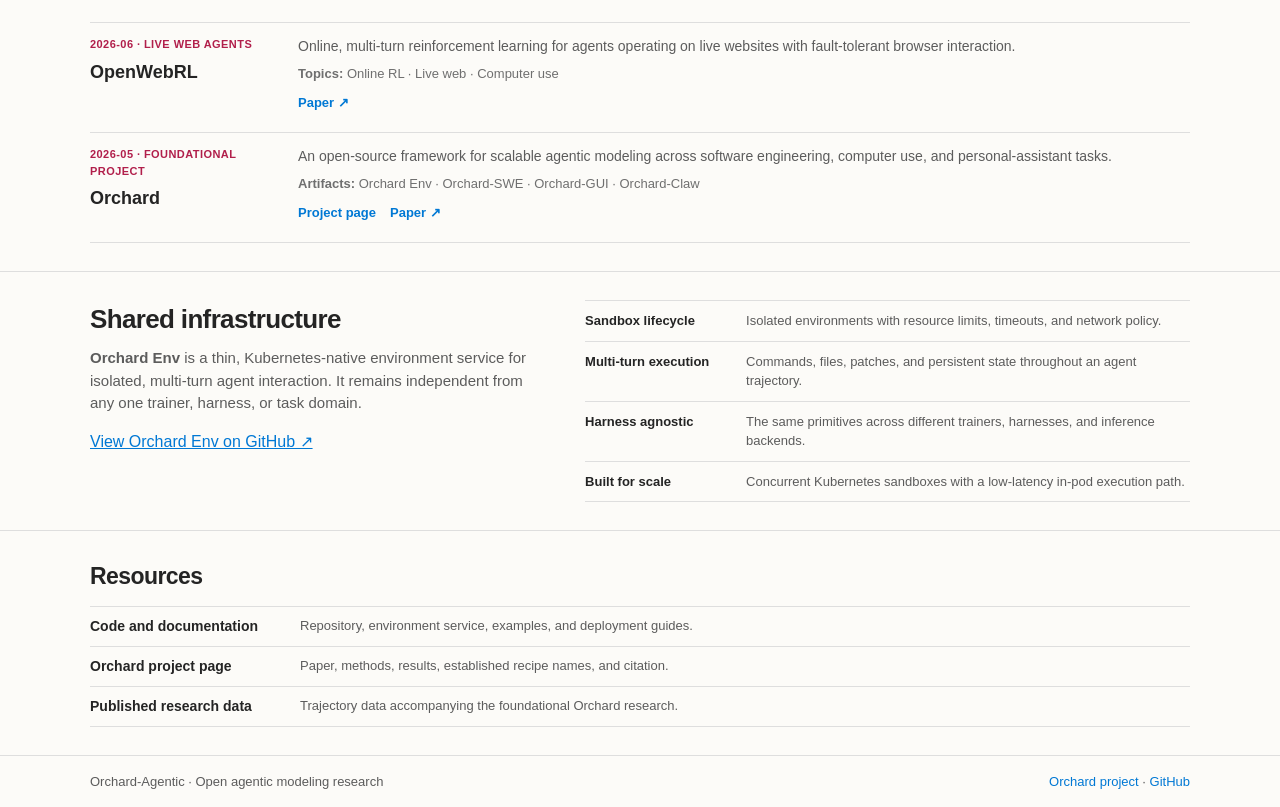
==== commit 20e79daa: "Add Self-HPO to the hub's News and Projects Self-HPO co-evolves a coding agent's harness and policy " ====
--- a/index.html
+++ b/index.html
@@ -80,6 +80,20 @@
         <ol class="updates">
           <li class="update">
             <p>
+              <strong>[2026-10] Self-HPO</strong> — A coding agent co-evolves
+              its harness and policy with no external model: the policy rewrites
+              its own harness from its failures, then RL trains it under that
+              harness. Qwen3.5-35B-A3B improves SWE-Bench Verified from
+              <strong>61.0 to 69.5</strong>, with gains that transfer to unseen
+              benchmarks.
+              <a href="https://arxiv.org/abs/2610.22791" target="_blank" rel="noopener">Paper ↗</a>
+              <a href="https://github.com/MSR-Orchard/Self-HPO" target="_blank" rel="noopener">Code ↗</a>
+              <a href="https://huggingface.co/self-hpo" target="_blank" rel="noopener">Models &amp; data ↗</a>
+              <a href="https://weizhepei.com/blog/self-hpo/" target="_blank" rel="noopener">Blog ↗</a>
+            </p>
+          </li>
+          <li class="update">
+            <p>
               <strong>[2026-09] AutoEnvScaling</strong> — Terminal agents build
               their own RL environments, a step toward recursive
               self-improvement: acting as both proposer and solver,
@@ -162,6 +176,30 @@
         </div>
 
         <div class="project-list">
+          <article class="project-entry">
+            <div>
+              <span class="project-kind">2026-10 · Self-evolving agents</span>
+              <h3>Self-HPO</h3>
+            </div>
+            <div class="project-body">
+              <p>
+                Harness-policy optimization for coding agents: each round, the
+                policy analyzes its own failures to propose a better harness,
+                then RL trains the policy under that harness. The improved
+                policy writes the next harness, so both evolve together.
+              </p>
+              <p class="project-meta">
+                <strong>Topics:</strong> Harness optimization · Reinforcement learning · Recursive self-improvement · Coding agents
+              </p>
+              <p class="project-links">
+                <a href="https://arxiv.org/abs/2610.22791" target="_blank" rel="noopener">Paper ↗</a>
+                <a href="https://github.com/MSR-Orchard/Self-HPO" target="_blank" rel="noopener">Repository ↗</a>
+                <a href="https://huggingface.co/self-hpo" target="_blank" rel="noopener">Models &amp; data ↗</a>
+                <a href="https://weizhepei.com/blog/self-hpo/" target="_blank" rel="noopener">Blog ↗</a>
+              </p>
+            </div>
+          </article>
+
           <article class="project-entry">
             <div>
               <span class="project-kind">2026-09 · Environment generation</span>
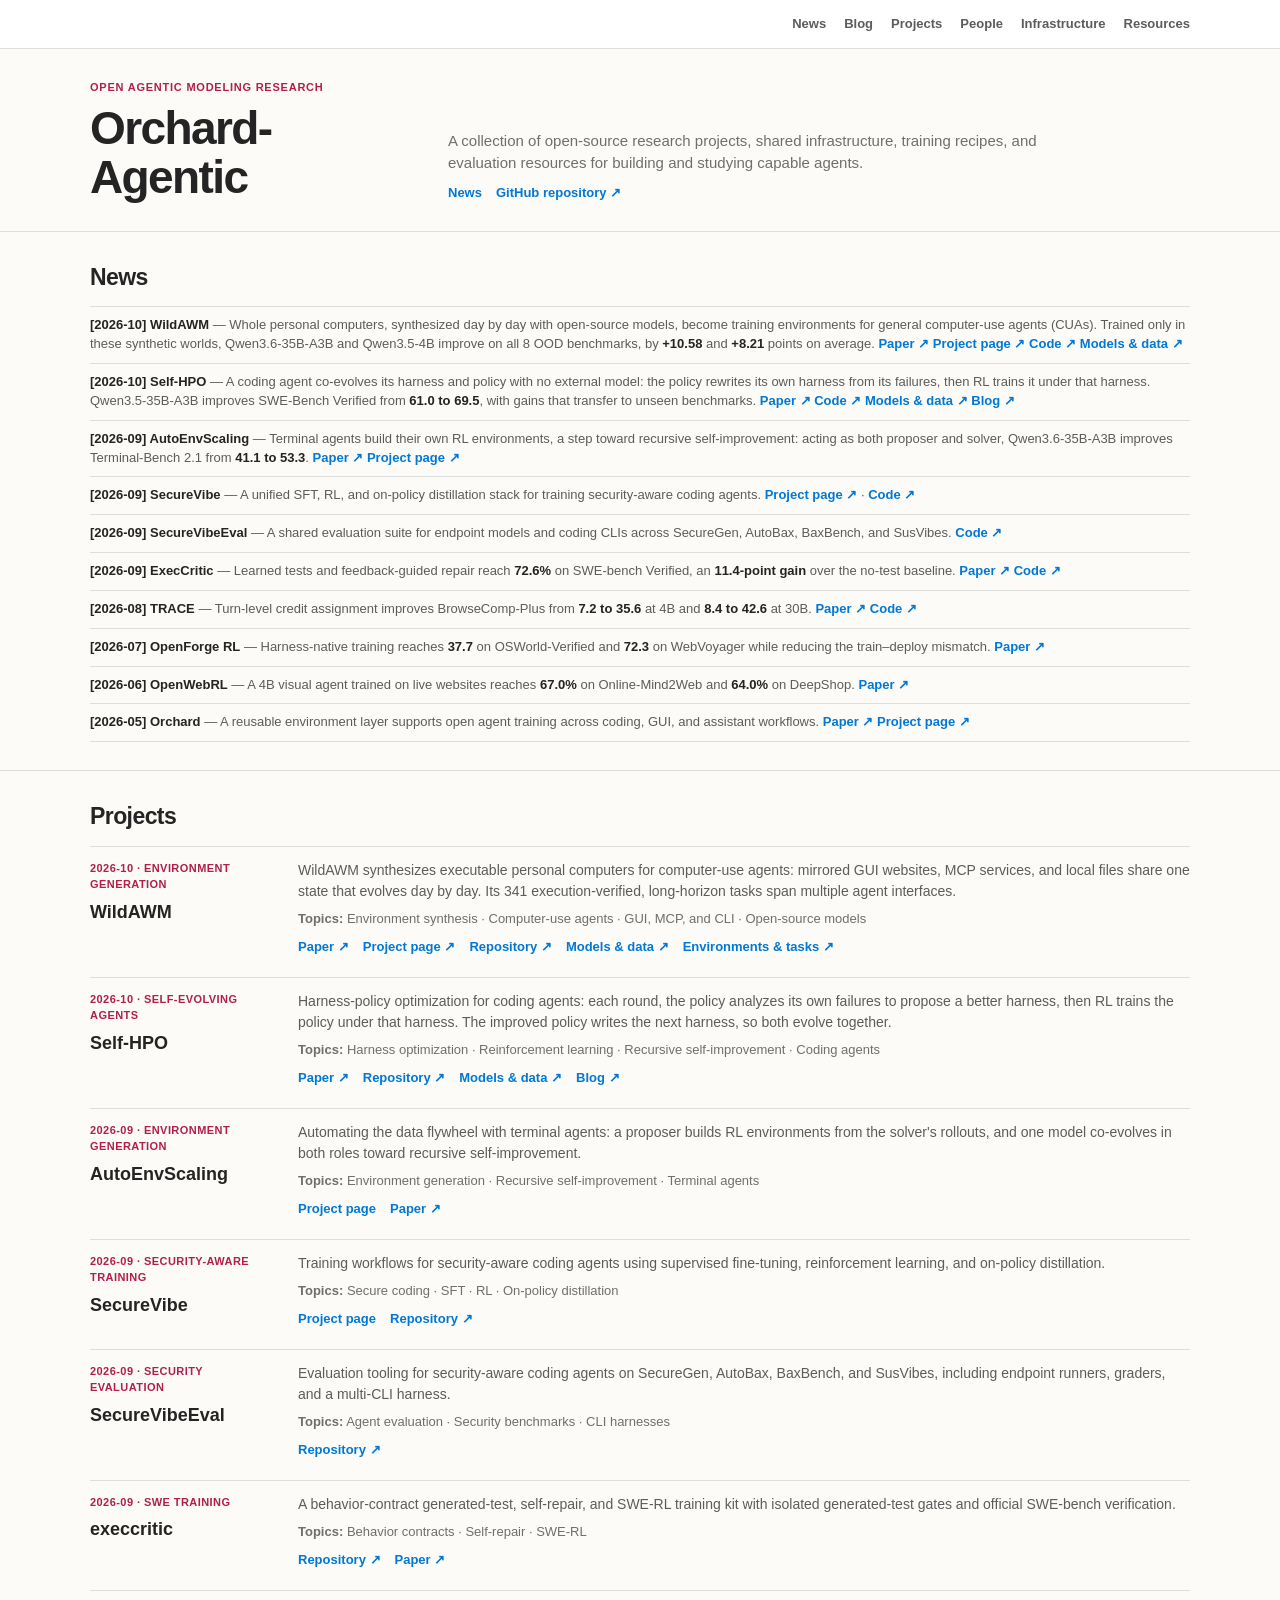
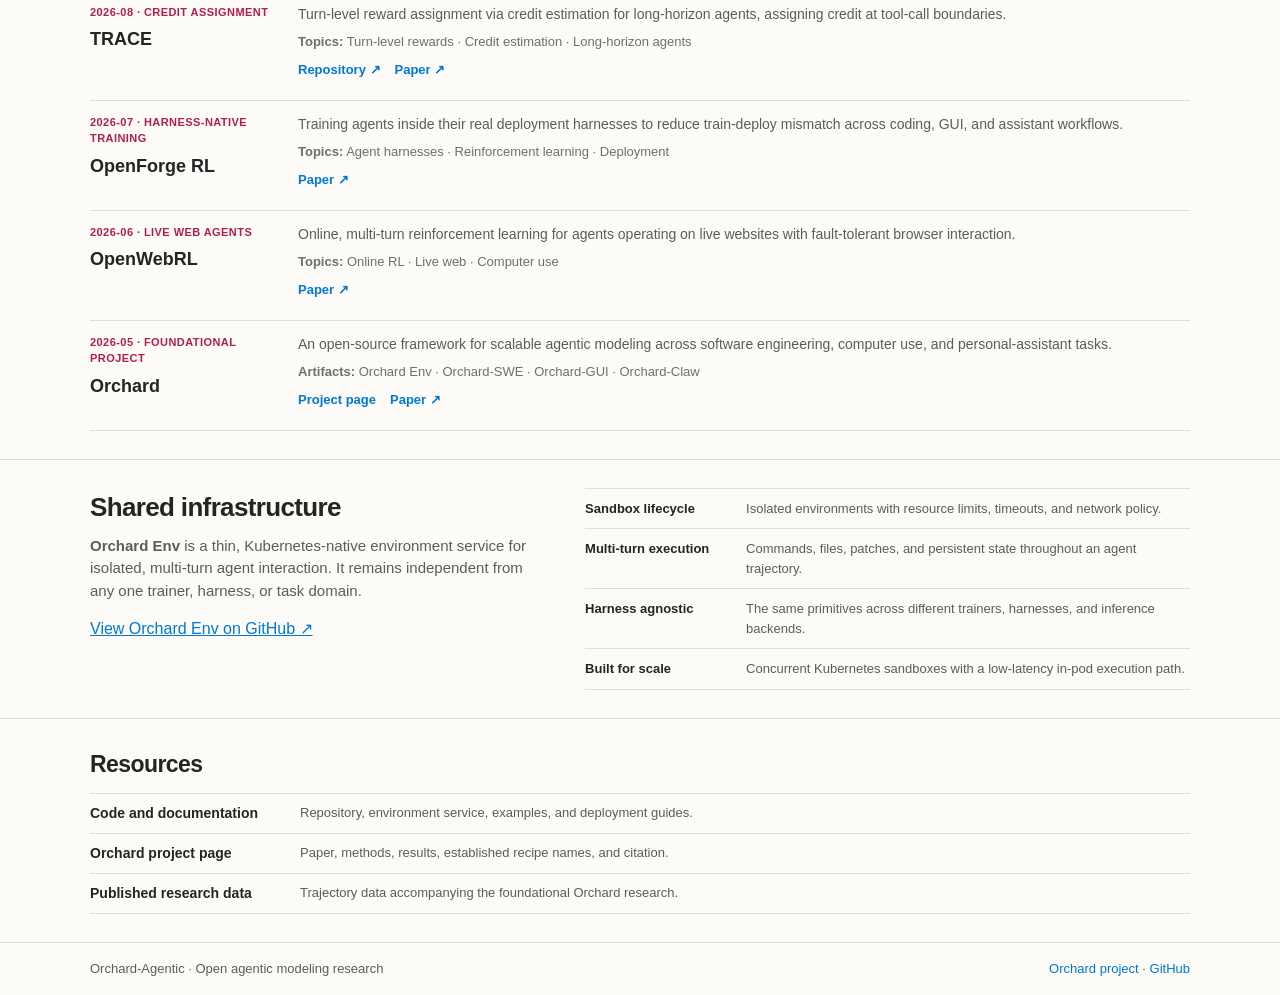
==== commit 6274e705: "Add WildAWM to the hub's News and Projects" ====
--- a/index.html
+++ b/index.html
@@ -80,6 +80,20 @@
         <ol class="updates">
           <li class="update">
             <p>
+              <strong>[2026-10] WildAWM</strong> — Whole personal computers,
+              synthesized day by day with open-source models, become training
+              environments for general computer-use agents (CUAs). Trained only
+              in these synthetic worlds, Qwen3.6-35B-A3B and Qwen3.5-4B improve
+              on all 8 OOD benchmarks, by <strong>+10.58</strong> and
+              <strong>+8.21</strong> points on average.
+              <a href="https://arxiv.org/abs/2610.26828" target="_blank" rel="noopener">Paper ↗</a>
+              <a href="https://msr-orchard.github.io/WildAWM/" target="_blank" rel="noopener">Project page ↗</a>
+              <a href="https://github.com/MSR-Orchard/WildAWM" target="_blank" rel="noopener">Code ↗</a>
+              <a href="https://huggingface.co/collections/ChilleD/agent-world-model-in-the-wild" target="_blank" rel="noopener">Models &amp; data ↗</a>
+            </p>
+          </li>
+          <li class="update">
+            <p>
               <strong>[2026-10] Self-HPO</strong> — A coding agent co-evolves
               its harness and policy with no external model: the policy rewrites
               its own harness from its failures, then RL trains it under that
@@ -176,6 +190,32 @@
         </div>
 
         <div class="project-list">
+          <article class="project-entry">
+            <div>
+              <span class="project-kind">2026-10 · Environment generation</span>
+              <h3>WildAWM</h3>
+            </div>
+            <div class="project-body">
+              <p>
+                WildAWM synthesizes executable personal computers for
+                computer-use agents: mirrored GUI websites, MCP services, and
+                local files share one state that evolves day by day. Its 341
+                execution-verified, long-horizon tasks span multiple agent
+                interfaces.
+              </p>
+              <p class="project-meta">
+                <strong>Topics:</strong> Environment synthesis · Computer-use agents · GUI, MCP, and CLI · Open-source models
+              </p>
+              <p class="project-links">
+                <a href="https://arxiv.org/abs/2610.26828" target="_blank" rel="noopener">Paper ↗</a>
+                <a href="https://msr-orchard.github.io/WildAWM/" target="_blank" rel="noopener">Project page ↗</a>
+                <a href="https://github.com/MSR-Orchard/WildAWM" target="_blank" rel="noopener">Repository ↗</a>
+                <a href="https://huggingface.co/collections/ChilleD/agent-world-model-in-the-wild" target="_blank" rel="noopener">Models &amp; data ↗</a>
+                <a href="https://huggingface.co/datasets/ChilleD/WildAWM" target="_blank" rel="noopener">Environments &amp; tasks ↗</a>
+              </p>
+            </div>
+          </article>
+
           <article class="project-entry">
             <div>
               <span class="project-kind">2026-10 · Self-evolving agents</span>
